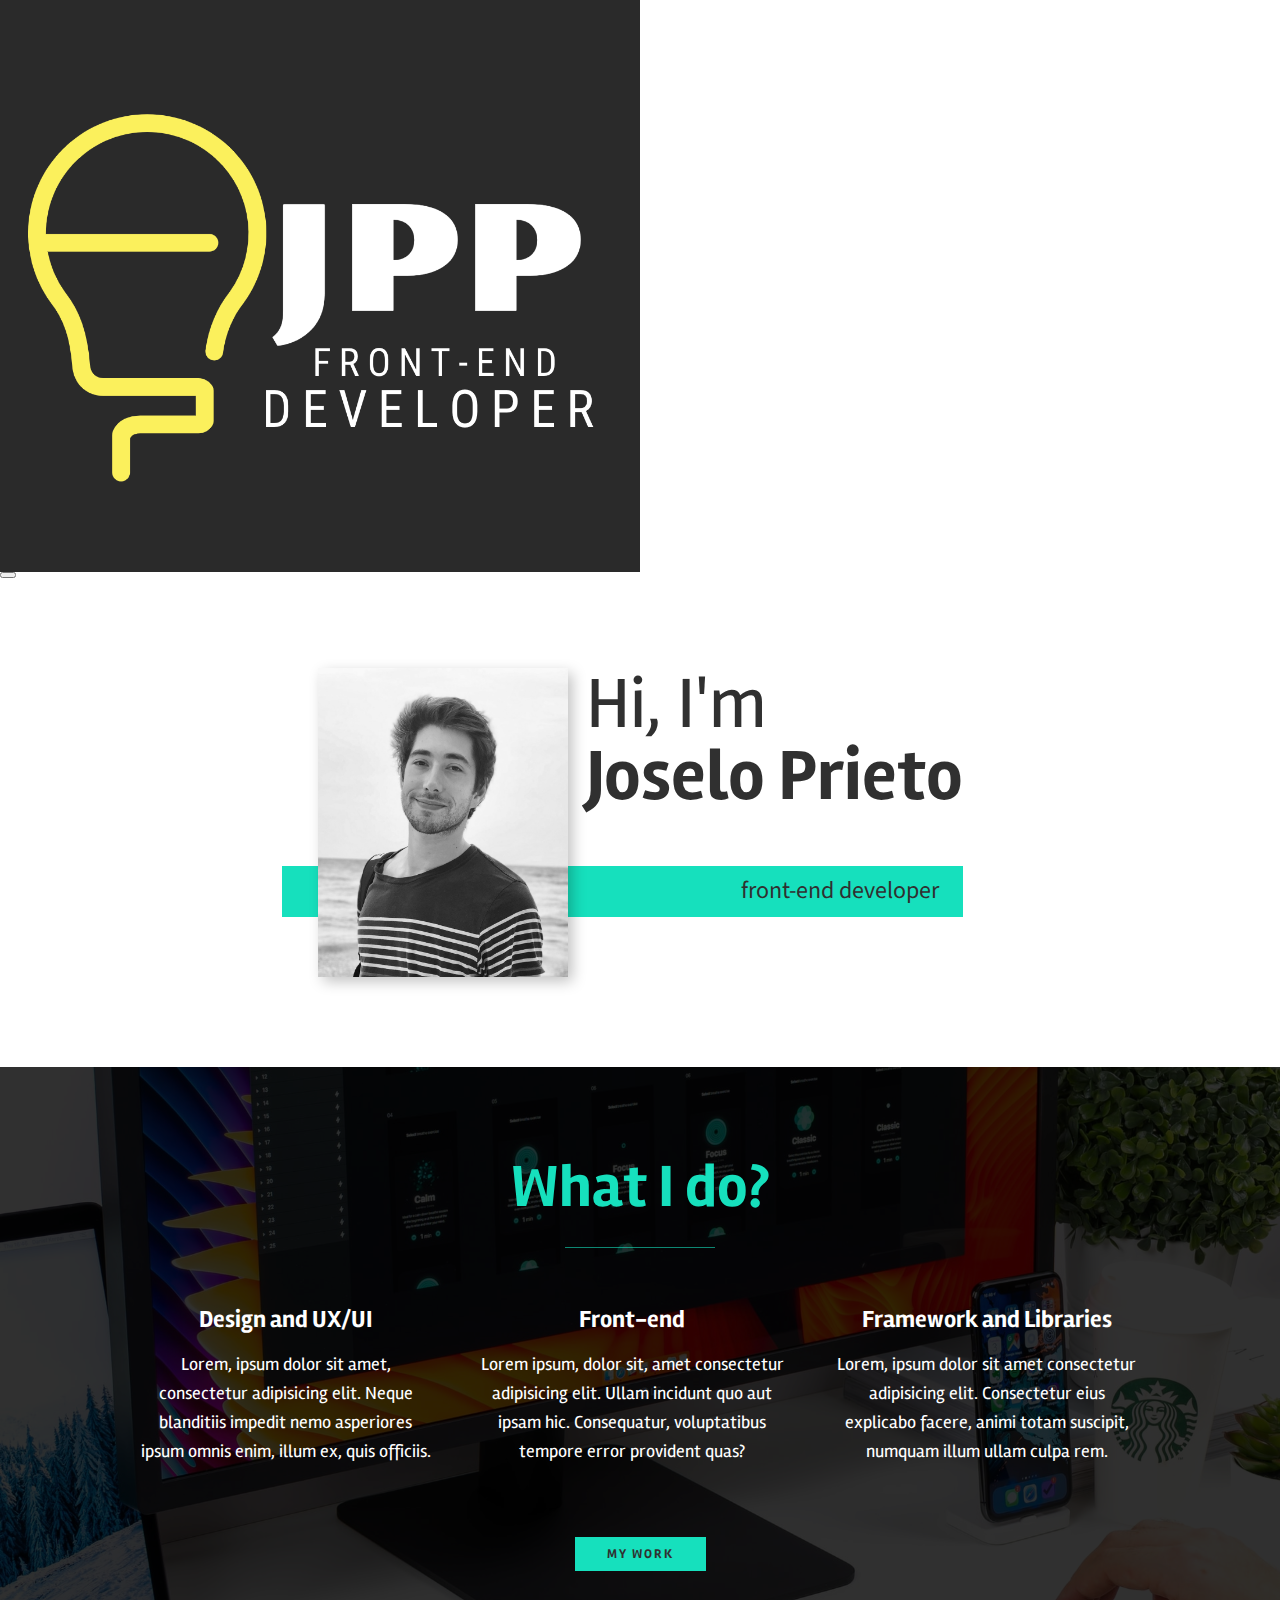
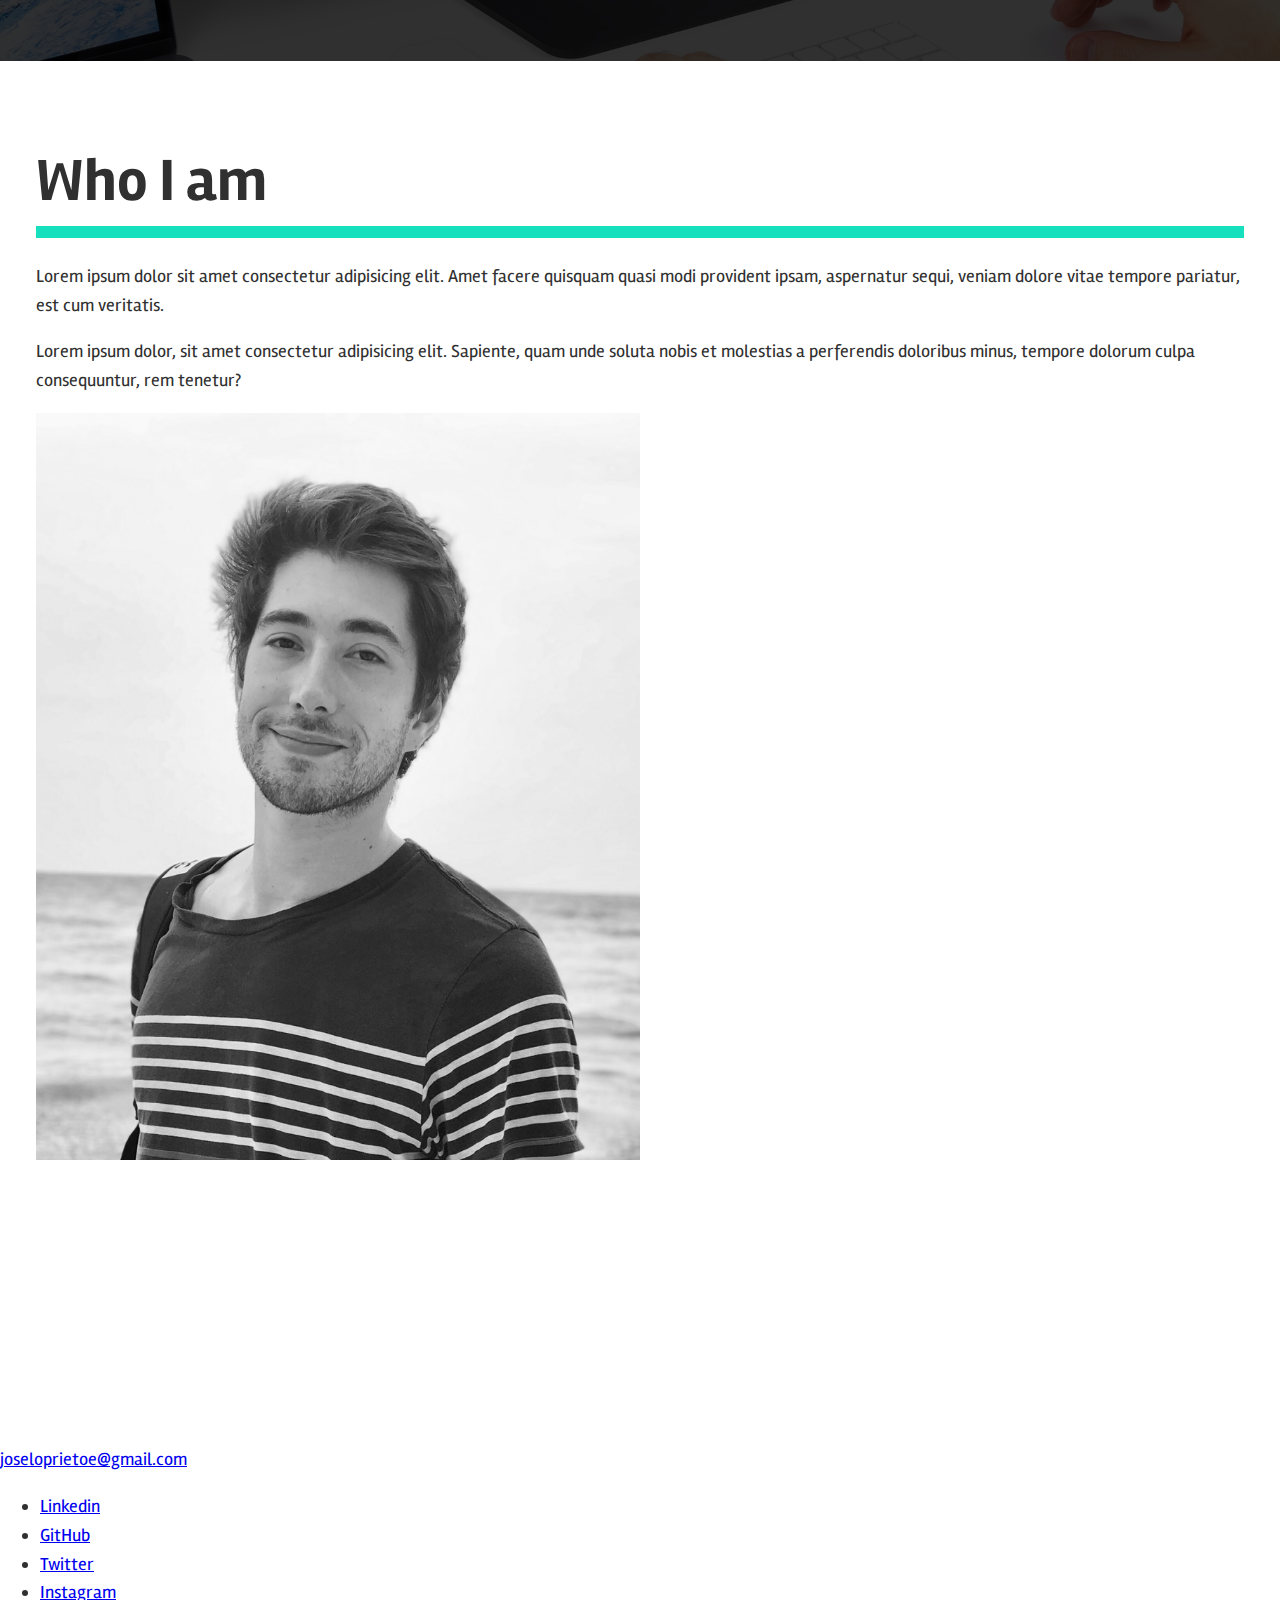
==== index.html @ 7c6464d1 "portfolio" ====
<html lang="en">
<head>
  <meta charset="UTF-8">
  <meta name="viewport" content="width=device-width, initial-scale=1.0">
  <title>Joselo Prieto Portfolio Website</title>
  <link rel="stylesheet" href="https://cdnjs.cloudflare.com/ajax/libs/normalize/8.0.1/normalize.min.css" integrity="sha512-NhSC1YmyruXifcj/KFRWoC561YpHpc5Jtzgvbuzx5VozKpWvQ+4nXhPdFgmx8xqexRcpAglTj9sIBWINXa8x5w==" crossorigin="anonymous" referrerpolicy="no-referrer" />
  <link rel="stylesheet" href="https://cdnjs.cloudflare.com/ajax/libs/font-awesome/5.15.4/css/all.min.css" integrity="sha512-1ycn6IcaQQ40/MKBW2W4Rhis/DbILU74C1vSrLJxCq57o941Ym01SwNsOMqvEBFlcgUa6xLiPY/NS5R+E6ztJQ==" crossorigin="anonymous" referrerpolicy="no-referrer" />
  <link rel="stylesheet" href="css/style.css">

  <!-- FONTS -->


  <link href="https://fonts.googleapis.com/css2?family=Source+Sans+Pro:ital,wght@0,600;1,400&display=swap" rel="stylesheet">
  <link href="https://fonts.googleapis.com/css2?family=Rambla&display=swap" rel="stylesheet">



</head>
<body>
  <header>
    <div class="logo">
      <img src="images/logo.png" alt="">
    </div>
    <button class="nav-toggle" arial-label="toggle navigation">
      <span class=hamburger></span>
    </button>
    <nav class="nav">
      <ul class="nav__list">
        <li class="nav__item"><a href="#home" class="nav__link">Home</a></li>
        <li class="nav__item"><a href="#services" class="nav__link">My Services</a></li>
        <li class="nav__item"><a href="#about" class="nav__link">About Me</a></li>
        <li class="nav__item"><a href="#work" class="nav__link">My Work</a></li>
      </ul>
    </nav>
  </header>

  <!-- INTRODUCTION -->
  <section class="intro" id="home">
    <h1 class="section__title section__title--intro">
      Hi, I'm <strong>Joselo Prieto</strong>
    </h1>
    <p class="section__subtitle section__subtitle--intro">front-end developer</p>
    <img src="images/IMG_JP.jpg" alt="a picture of Joselo" class="intro__img">
  </section>

  <!-- MY SERVICES -->

  <section class="my-services" id="services">
    <h2 class="section__title section__title--services">What I do?</h2>
    <div class="services">
      <div class="service">
        <h3>Design and UX/UI</h3>
        <p>Lorem, ipsum dolor sit amet, consectetur adipisicing elit. Neque blanditiis impedit nemo asperiores ipsum omnis enim, illum ex, quis officiis.</p>
      </div>

      <div class="service">
        <h3>Front-end</h3>
        <p>Lorem ipsum, dolor sit, amet consectetur adipisicing elit. Ullam incidunt quo aut ipsam hic. Consequatur, voluptatibus tempore error provident quas?</p>
      </div>

      <div class="service">
        <h3>Framework and Libraries</h3>
        <p>Lorem, ipsum dolor sit amet consectetur adipisicing elit. Consectetur eius explicabo facere, animi totam suscipit, numquam illum ullam culpa rem.</p>
      </div>
    </div>
    <a href="#work" class="btn">My Work</a>
  </section>

  <!-- ABOUT ME -->

  <section class="about-me" id="about">
    <h2 class="section__title section__title--about">Who I am</h2>
    <p class="section__subtitle section__subtitle--about"></p>
    <div class="about-me__body">
      <p>Lorem ipsum dolor sit amet consectetur adipisicing elit. Amet facere quisquam quasi modi provident ipsam, aspernatur sequi, veniam dolore vitae tempore pariatur, est cum veritatis.</p>
      <p>Lorem ipsum dolor, sit amet consectetur adipisicing elit. Sapiente, quam unde soluta nobis et molestias a perferendis doloribus minus, tempore dolorum culpa consequuntur, rem tenetur?</p>
    </div>
    <img src="images/IMG_JP.jpg" alt="another picture of Joselo">
  </section>

  <!-- MY WORK -->

<section class="my-work" id="work">
  <h2 class="section__title"></h2>
  <p class="section__subtitle"></p>

  <div class="portfolio">
    <!-- PORTFOLIO ITEM -->
    <a href="#" class="portfolio--item">
      <img src="images/portfolio_01.png" alt="" class="portfolio__img">
    </a>

    <!-- PORTFOLIO ITEM -->
    <a href="#" class="portfolio--item">
      <img src="images/portfolio_01.png" alt="" class="portfolio__img">
    </a>

    <!-- PORTFOLIO ITEM -->
    <a href="#" class="portfolio--item">
      <img src="images/portfolio_01.png" alt="" class="portfolio__img">
    </a>

    <!-- PORTFOLIO ITEM -->
    <a href="#" class="portfolio--item">
      <img src="images/portfolio_01.png" alt="" class="portfolio__img">
    </a>

    <!-- PORTFOLIO ITEM -->
    <a href="#" class="portfolio--item">
      <img src="images/portfolio_01.png" alt="" class="portfolio__img">
    </a>
  </div>
</section>

<!-- FOOTER -->

<footer>
  <a href="mailto:joseloprietoe@gmail.com" class="footer-link">joseloprietoe@gmail.com</a>
  <ul class="social-list">
    <li class="social-list__item"><a href="https://www.linkedin.com/in/joseprietoemh/" class="social-list__link">Linkedin</a></li>
    <li class="social-list__item"><a href="https://github.com/joselopr" class="social-list__link">GitHub</a></li>
    <li class="social-list__item"><a href="https://twitter.com/Nevermid0" class="social-list__link">Twitter</a></li>
    <li class="social-list__item"><a href="https://www.instagram.com/joselopr/" class="social-list__link">Instagram</a></li>
  </ul>
</footer>


</body>
</html>
---- css/style.css ----
*,
*::before,
*::after {
  box-sizing: border-box;
}

/* CUSTOM PROPERTIES */

:root {
  --ff-primary:'Source Sans Pro', sans-serif;
  --ff-secundary:'Rambla', sans-serif;

  --fw-reg: 400;
  --fw-bold: 600;

  --clr-light: #fff;
  --clr-dark: #303030;
  --clr-accent: #16e0bd;

  --fs-h1: 3rem;
  --fs-h2: 2.25rem;
  --fs-h3: 1.25rem;
  --fs-body: 1rem;

  --bs: 0.25em 0.25em 0.75em rgba(0,0,0,.25);
}

@media (min-width: 800px) {
  :root {
    --fs-h1: 4.5rem;
    --fs-h2: 3.75rem;
    --fs-h3: 1.5rem;
    --fs-body: 1.125rem;
  }
}

/* GENERAL STYLES */

body {
  background: var(--clr-light);
  color: var(--clr-dark);
  font-size: var(--fs-body);
  font-family: var(--ff-secundary);
  margin: 0;
  line-height: 1.6;
}

img {
  display: block;
  max-width: 50%;
}

section {
  padding: 5em 2em;
}

strong {
  font-weight: var(--fw-bold);
}

:focus {
  outline: 3px solid var(--clr-accent);
  outline-offset: 3px;
}

/* btutons */

.btn {
  display: inline-block;
  padding: .5em 2.5em;
  background: var(--clr-accent);
  color: var(--clr-dark);
  text-decoration: none;
  cursor: pointer;
  font-size: .8rem;
  text-transform: uppercase;
  letter-spacing: 2px;
  font-weight: var(--fw-bold);
  transition: transform 200ms ease-in-out;
}

.btn:hover {
  transform: scale(1.1);
}

/* TYPOGRAPHY */

h1, h2, h3 {
  line-height: 1;
  margin: 0;
}

h1 { font-size: var(--fs-h1);}
h2 { font-size: var(--fs-h2);}
h3 { font-size: var(--fs-h3);}


.section__title {
  margin-bottom: .25em;
}

.section__title--intro {
 font-weight: var(--fw-reg);
}

.section__title--intro strong {
  display: block;
}

.section__subtitle {
  margin: 0;
  font-size: var(--fs-h3);
}

.section__subtitle--intro,
.section__subtitle--about {
  background: var(--clr-accent);
  font-family: var(--ff-primary);
  margin-bottom: 1em;
  padding: .25em 1em;

}

/* INTRO SECTION */

nav {
  display: none;
}

.intro {
  position: relative;
}

.intro__img {
  box-shadow: var(--bs);
}

.section__subtitle--intro {
  display: inline-block;
}

@media (min-width: 600px) {
  .intro {
    display: grid;
    grid-column-gap: 1em;
    width: min-content;
    margin: 0 auto;
    grid-template-areas:
    "img title"
    "img subtitle";
    grid-template-columns: min-content max-content;
  }
  .intro__img {
    grid-area: img;
    min-width: 250px;
    position: relative;
    z-index: 2;

  }
  .section__subtitle--intro {
    align-self: start;
    grid-column: -1 / 1;
    grid-row: 2;
    text-align: right;
    position: relative;
    left: -1.5em;
    width: calc(100% + 1.5em);

  }
}

/* MY SERVICES SECTION */

.my-services {
  background-color: var(--clr-dark);
  background-image: url('../images/korpai-background.jpeg');
  background-size: cover;
  color: var(--clr-light);
  background-position: center;
  background-blend-mode: multiply;
  text-align: center;
}

.section__title--services {
  color: var(--clr-accent);
  position: relative;
}

.section__title--services::after {
  content: "";
  display: block;
  width: 2.5em;
  height: 1px;
  margin: 0.5em auto 1em;
  background: currentcolor;
  opacity: 0.6;
}

.services {
  margin-bottom: 3em;
}

.service {
  max-width: 500px;
  margin: 0 auto;
}

@media (min-width: 800px) {
  .services {
    display: flex;
    max-width: 1000px;
    margin-left: auto;
    margin-right: auto;
  }
  .service + .service {
    margin-left: 2.5em;
  }
}
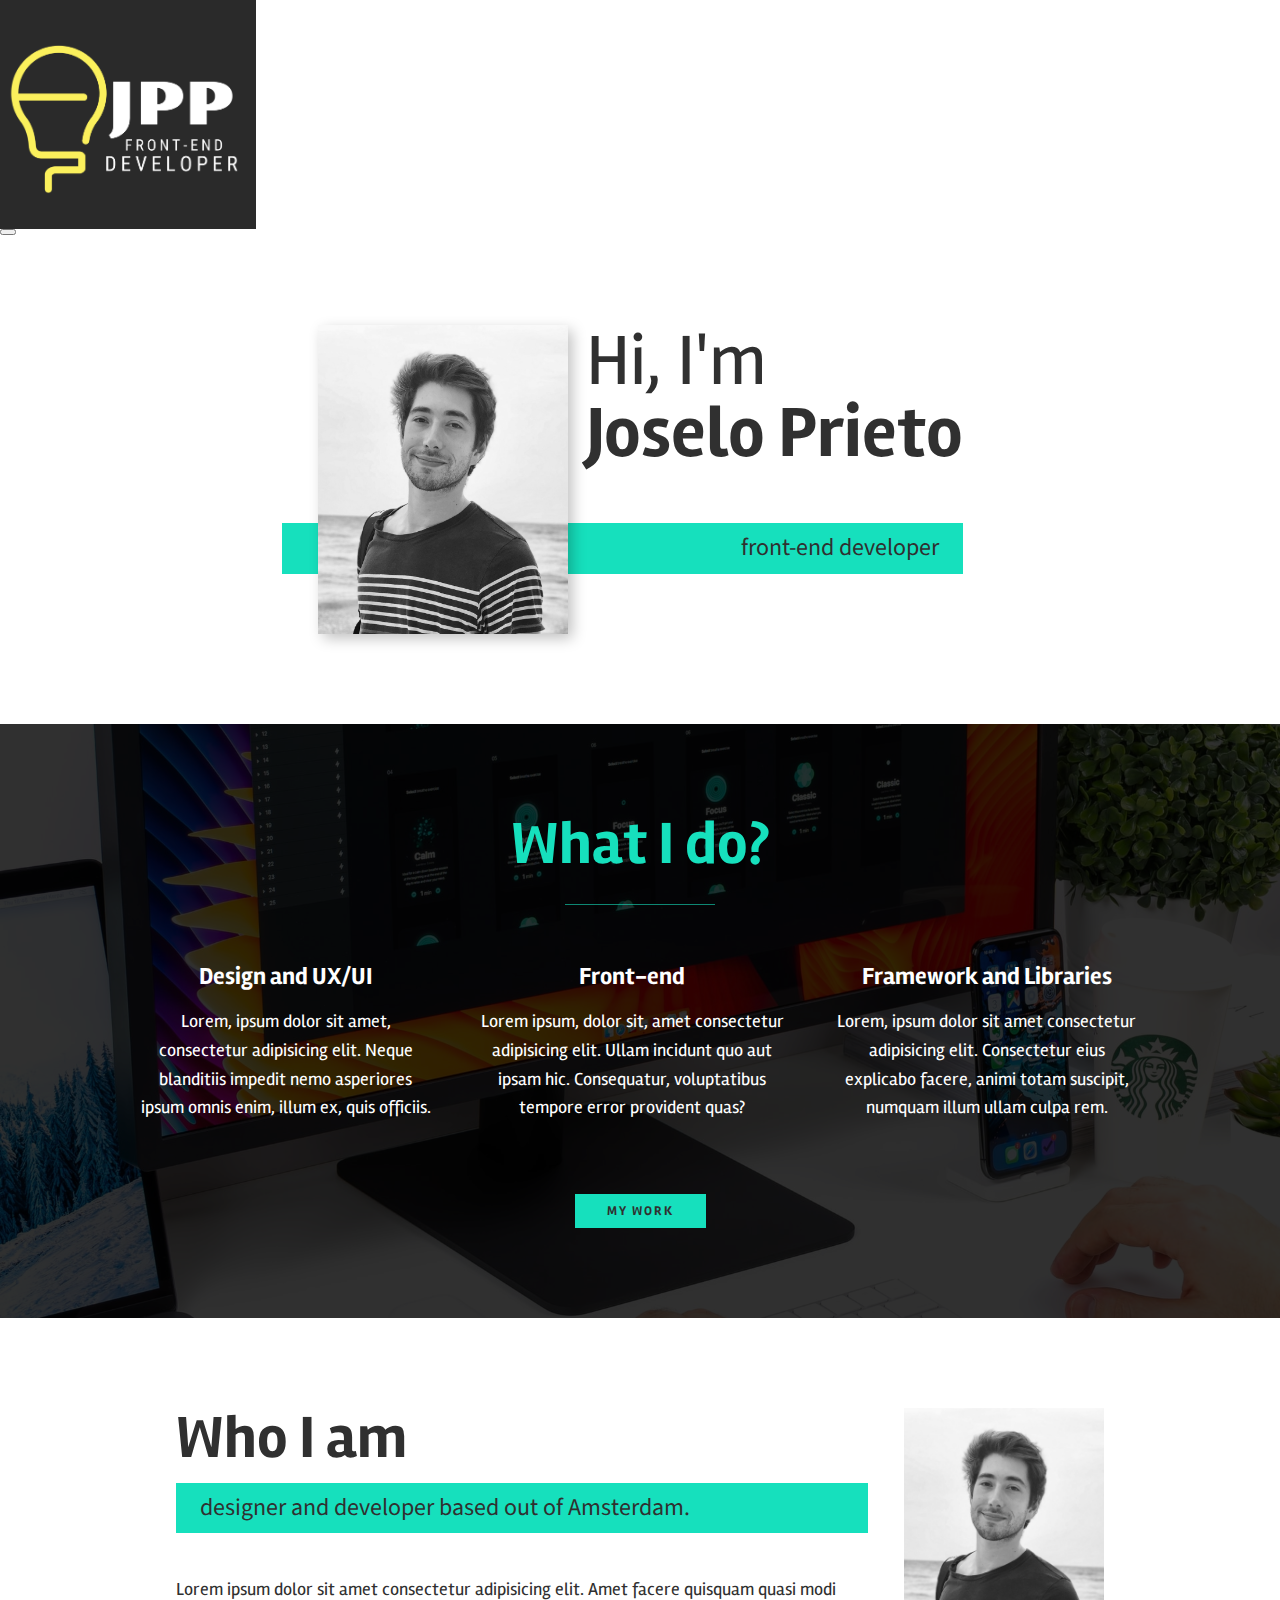
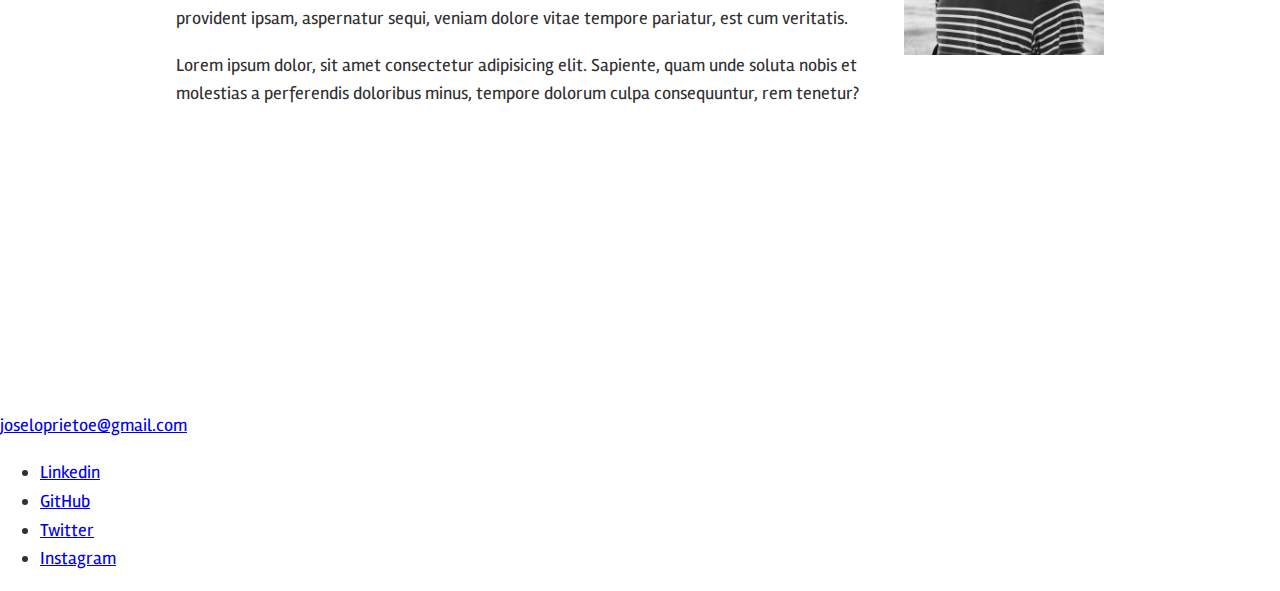
==== commit 31d7efe3: "content centered, grid added to section about me" ====
--- a/index.html
+++ b/index.html
@@ -70,12 +70,12 @@
 
   <section class="about-me" id="about">
     <h2 class="section__title section__title--about">Who I am</h2>
-    <p class="section__subtitle section__subtitle--about"></p>
+    <p class="section__subtitle section__subtitle--about">designer and developer based out of Amsterdam.</p>
     <div class="about-me__body">
       <p>Lorem ipsum dolor sit amet consectetur adipisicing elit. Amet facere quisquam quasi modi provident ipsam, aspernatur sequi, veniam dolore vitae tempore pariatur, est cum veritatis.</p>
       <p>Lorem ipsum dolor, sit amet consectetur adipisicing elit. Sapiente, quam unde soluta nobis et molestias a perferendis doloribus minus, tempore dolorum culpa consequuntur, rem tenetur?</p>
     </div>
-    <img src="images/IMG_JP.jpg" alt="another picture of Joselo">
+    <img src="images/IMG_JP.jpg" alt="another picture of Joselo" class="about-me__img">
   </section>
 
   <!-- MY WORK -->
--- a/css/style.css
+++ b/css/style.css
@@ -47,7 +47,7 @@
 
 img {
   display: block;
-  max-width: 50%;
+  max-width: 100%;
 }
 
 section {
@@ -94,6 +94,9 @@
 h2 { font-size: var(--fs-h2);}
 h3 { font-size: var(--fs-h3);}
 
+.logo {
+  max-width: 20%;
+}
 
 .section__title {
   margin-bottom: .25em;
@@ -217,9 +220,59 @@
   }
 }
 
-
-
-
-
-
-
+/* ABOUT ME */
+
+.about-me {
+  max-width: 1000px;
+  margin: 0 auto;
+}
+
+.about-me__img {
+
+}
+
+@media (min-width: 600px) {
+  .about-me {
+    display: grid;
+    grid-template-columns: 1fr 200px;
+    grid-template-areas:
+    "title img"
+    "subtitle img"
+    "text img";
+    grid-column-gap: 2em;
+  }
+
+  .section__title--about {
+    grid-area: title;
+  }
+
+  .about-me__img {
+    grid-area:  img;
+  }
+
+}
+
+
+
+
+
+
+
+
+
+
+
+
+
+
+
+
+
+
+
+
+
+
+
+
+
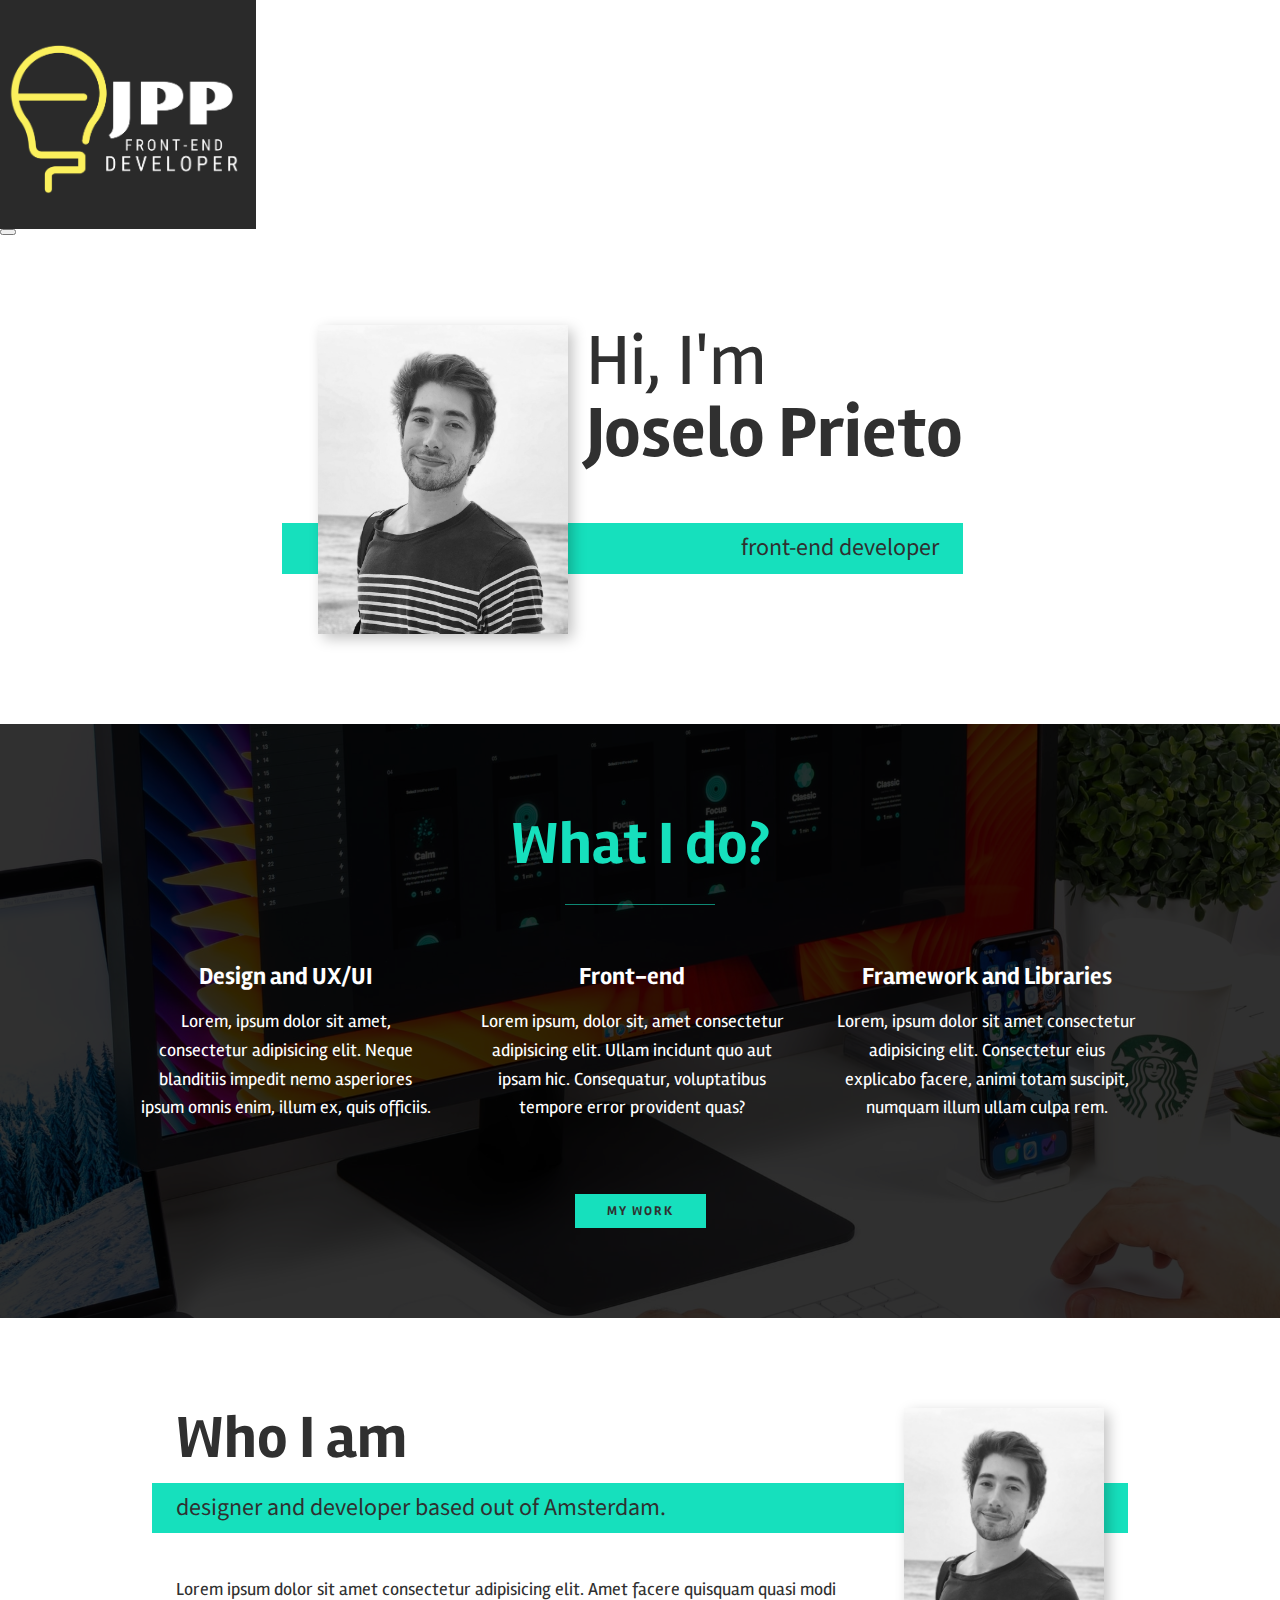
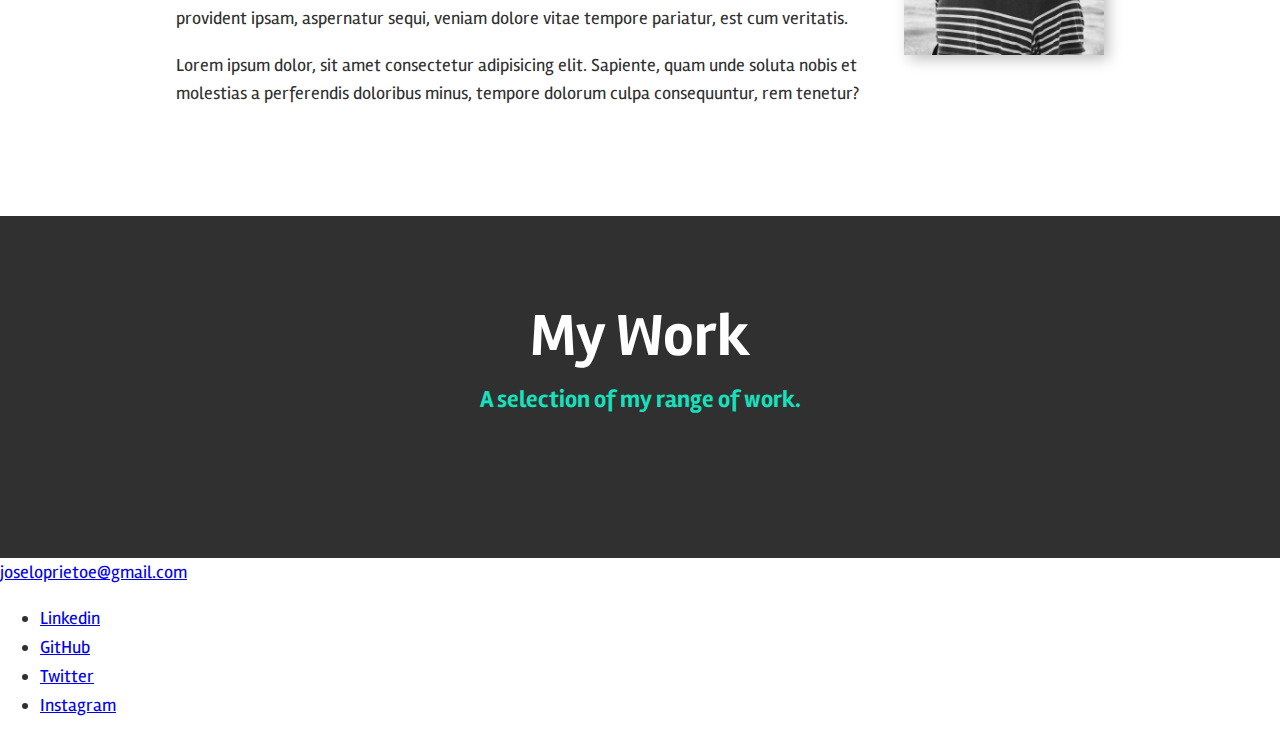
==== commit 8da065c7: "grid added to portfolio work" ====
--- a/index.html
+++ b/index.html
@@ -81,8 +81,8 @@
   <!-- MY WORK -->
 
 <section class="my-work" id="work">
-  <h2 class="section__title"></h2>
-  <p class="section__subtitle"></p>
+  <h2 class="section__title section__title--work">My Work</h2>
+  <p class="section__subtitle section__subtitle--work">A selection of my range of work.</p>
 
   <div class="portfolio">
     <!-- PORTFOLIO ITEM -->
@@ -106,6 +106,11 @@
     </a>
 
     <!-- PORTFOLIO ITEM -->
+    <a href="#" class="portfolio--item">
+      <img src="images/portfolio_01.png" alt="" class="portfolio__img">
+    </a>
+
+     <!-- PORTFOLIO ITEM -->
     <a href="#" class="portfolio--item">
       <img src="images/portfolio_01.png" alt="" class="portfolio__img">
     </a>
--- a/css/style.css
+++ b/css/style.css
@@ -124,6 +124,13 @@
 
 }
 
+.section__subtitle--work {
+  color: var(--clr-accent);
+  font-weight: var(--fw-bold);
+  margin-bottom: 2em;
+}
+
+
 /* INTRO SECTION */
 
 nav {
@@ -228,7 +235,7 @@
 }
 
 .about-me__img {
-
+  box-shadow: var(--bs);
 }
 
 @media (min-width: 600px) {
@@ -241,38 +248,57 @@
     "text img";
     grid-column-gap: 2em;
   }
-
-  .section__title--about {
-    grid-area: title;
-  }
-
-  .about-me__img {
-    grid-area:  img;
-  }
-
-}
-
-
-
-
-
-
-
-
-
-
-
-
-
-
-
-
-
-
-
-
-
-
-
-
-
+}
+
+.section__title--about {
+  grid-area: title;
+}
+
+.about-me__img {
+  grid-area:  img;
+  position: relative;
+  z-index: 2;
+}
+
+.section__subtitle--about {
+  grid-column: 1 / -1;
+  grid-row: 2;
+  position: relative;
+  left: -1em;
+  width: calc(100% + 2em);
+  padding-left: 1em;
+  padding-right: calc(200px + 4em);
+}
+
+/* MY WORK */
+
+
+.my-work {
+  background-color: var(--clr-dark);
+  color: var(--clr-light);
+  text-align: center;
+}
+
+
+.portfolio {
+  display: grid;
+  grid-template-columns: repeat(auto-fill, minmax(400px, 1fr));
+}
+
+
+
+
+
+
+
+
+
+
+
+
+
+
+
+
+
+
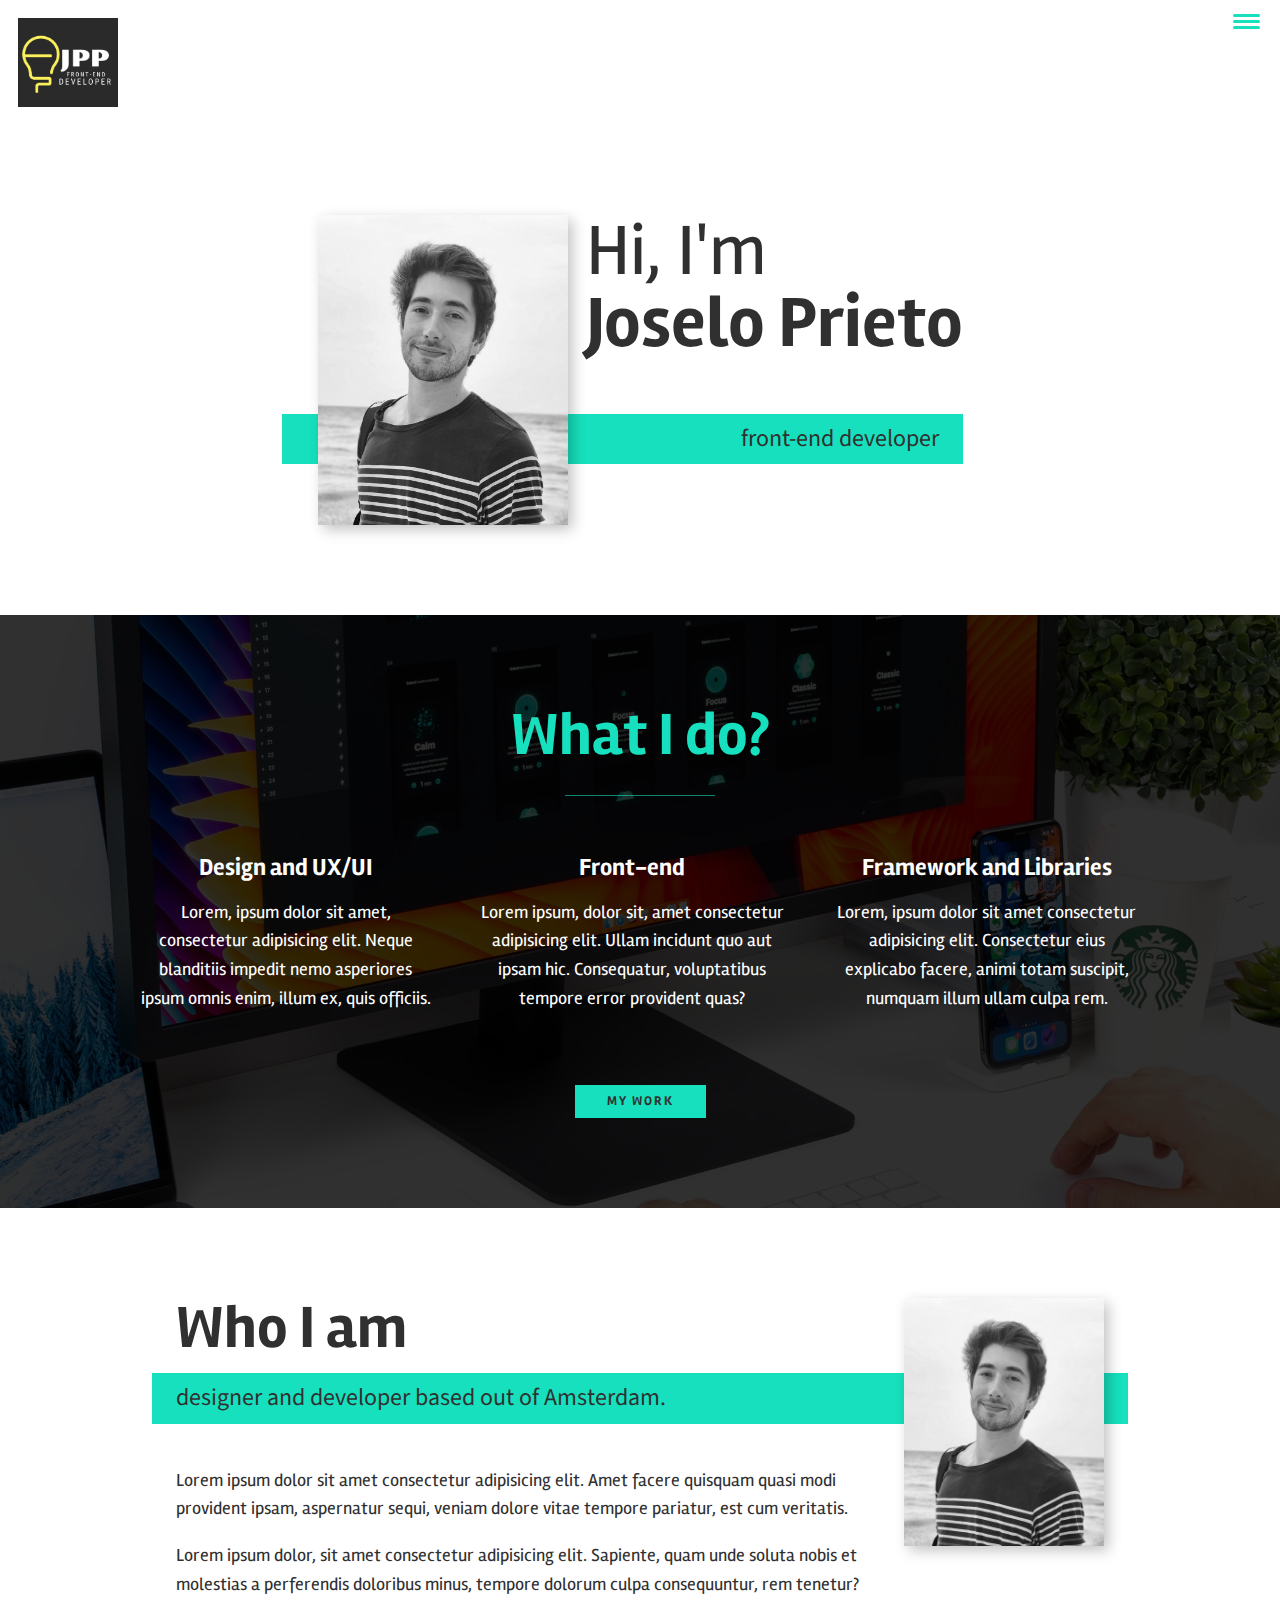
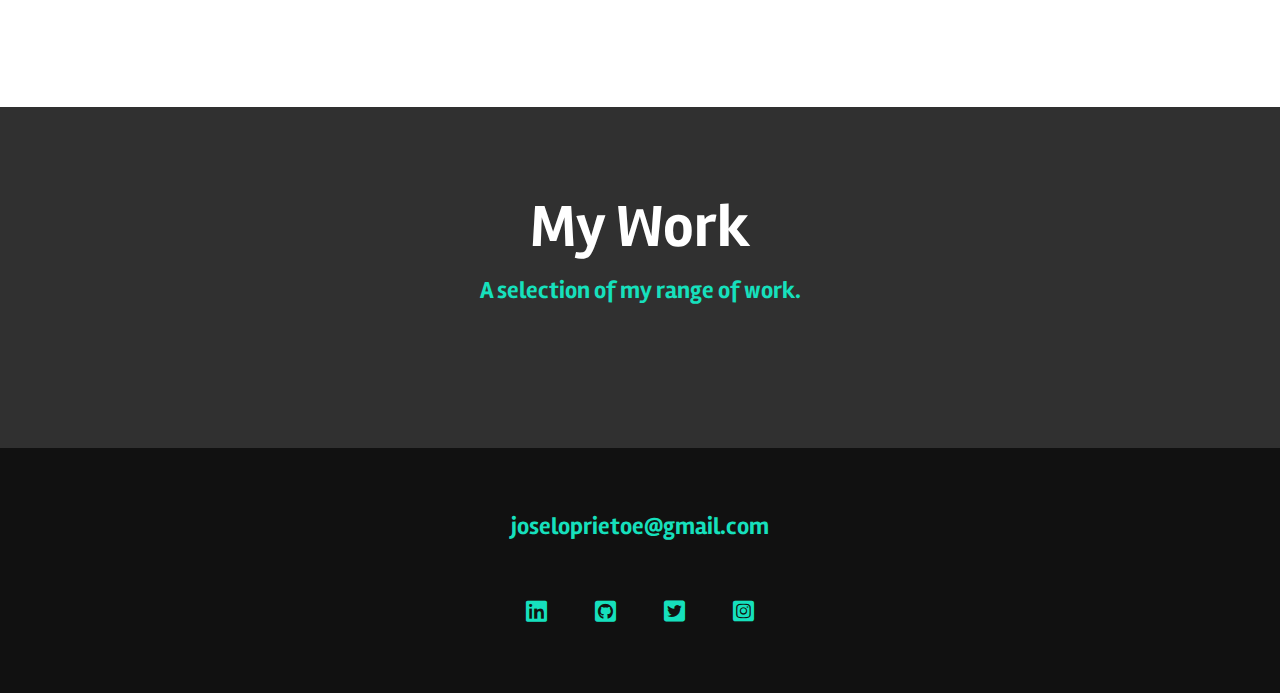
==== commit b9f689de: "js functions added to the page" ====
--- a/index.html
+++ b/index.html
@@ -1,136 +1,151 @@
 <html lang="en">
-<head>
-  <meta charset="UTF-8">
-  <meta name="viewport" content="width=device-width, initial-scale=1.0">
-  <title>Joselo Prieto Portfolio Website</title>
-  <link rel="stylesheet" href="https://cdnjs.cloudflare.com/ajax/libs/normalize/8.0.1/normalize.min.css" integrity="sha512-NhSC1YmyruXifcj/KFRWoC561YpHpc5Jtzgvbuzx5VozKpWvQ+4nXhPdFgmx8xqexRcpAglTj9sIBWINXa8x5w==" crossorigin="anonymous" referrerpolicy="no-referrer" />
-  <link rel="stylesheet" href="https://cdnjs.cloudflare.com/ajax/libs/font-awesome/5.15.4/css/all.min.css" integrity="sha512-1ycn6IcaQQ40/MKBW2W4Rhis/DbILU74C1vSrLJxCq57o941Ym01SwNsOMqvEBFlcgUa6xLiPY/NS5R+E6ztJQ==" crossorigin="anonymous" referrerpolicy="no-referrer" />
-  <link rel="stylesheet" href="css/style.css">
+  <head>
+    <meta charset="UTF-8">
+    <meta name="viewport" content="width=device-width, initial-scale=1.0">
+    <title>Joselo Prieto Portfolio Website</title>
+    <link rel="stylesheet" href="https://cdnjs.cloudflare.com/ajax/libs/normalize/8.0.1/normalize.min.css" integrity="sha512-NhSC1YmyruXifcj/KFRWoC561YpHpc5Jtzgvbuzx5VozKpWvQ+4nXhPdFgmx8xqexRcpAglTj9sIBWINXa8x5w==" crossorigin="anonymous" referrerpolicy="no-referrer" />
+    <link rel="stylesheet" href="https://cdnjs.cloudflare.com/ajax/libs/font-awesome/5.15.4/css/all.min.css" integrity="sha512-1ycn6IcaQQ40/MKBW2W4Rhis/DbILU74C1vSrLJxCq57o941Ym01SwNsOMqvEBFlcgUa6xLiPY/NS5R+E6ztJQ==" crossorigin="anonymous" referrerpolicy="no-referrer" />
+    <link rel="stylesheet" href="css/style.css">
 
-  <!-- FONTS -->
+    <!-- FONTS -->
 
 
-  <link href="https://fonts.googleapis.com/css2?family=Source+Sans+Pro:ital,wght@0,600;1,400&display=swap" rel="stylesheet">
-  <link href="https://fonts.googleapis.com/css2?family=Rambla&display=swap" rel="stylesheet">
+    <link href="https://fonts.googleapis.com/css2?family=Source+Sans+Pro:ital,wght@0,600;1,400&display=swap" rel="stylesheet">
+    <link href="https://fonts.googleapis.com/css2?family=Rambla&display=swap" rel="stylesheet">
 
 
 
-</head>
-<body>
-  <header>
-    <div class="logo">
-      <img src="images/logo.png" alt="">
-    </div>
-    <button class="nav-toggle" arial-label="toggle navigation">
-      <span class=hamburger></span>
-    </button>
-    <nav class="nav">
-      <ul class="nav__list">
-        <li class="nav__item"><a href="#home" class="nav__link">Home</a></li>
-        <li class="nav__item"><a href="#services" class="nav__link">My Services</a></li>
-        <li class="nav__item"><a href="#about" class="nav__link">About Me</a></li>
-        <li class="nav__item"><a href="#work" class="nav__link">My Work</a></li>
+  </head>
+  <body>
+    <header>
+      <div class="logo">
+        <img src="images/logo.png" alt="">
+      </div>
+      <button class="nav-toggle" arial-label="toggle navigation">
+        <span class=hamburger></span>
+      </button>
+      <nav class="nav">
+        <ul class="nav__list">
+          <li class="nav__item"><a href="#home" class="nav__link">Home</a></li>
+          <li class="nav__item"><a href="#services" class="nav__link">My Services</a></li>
+          <li class="nav__item"><a href="#about" class="nav__link">About Me</a></li>
+          <li class="nav__item"><a href="#work" class="nav__link">My Work</a></li>
+        </ul>
+      </nav>
+    </header>
+
+    <!-- INTRODUCTION -->
+    <section class="intro" id="home">
+      <h1 class="section__title section__title--intro">
+        Hi, I'm <strong>Joselo Prieto</strong>
+      </h1>
+      <p class="section__subtitle section__subtitle--intro">front-end developer</p>
+      <img src="images/IMG_JP.jpg" alt="a picture of Joselo" class="intro__img">
+    </section>
+
+    <!-- MY SERVICES -->
+
+    <section class="my-services" id="services">
+      <h2 class="section__title section__title--services">What I do?</h2>
+      <div class="services">
+        <div class="service">
+          <h3>Design and UX/UI</h3>
+          <p>Lorem, ipsum dolor sit amet, consectetur adipisicing elit. Neque blanditiis impedit nemo asperiores ipsum omnis enim, illum ex, quis officiis.</p>
+        </div>
+
+        <div class="service">
+          <h3>Front-end</h3>
+          <p>Lorem ipsum, dolor sit, amet consectetur adipisicing elit. Ullam incidunt quo aut ipsam hic. Consequatur, voluptatibus tempore error provident quas?</p>
+        </div>
+
+        <div class="service">
+          <h3>Framework and Libraries</h3>
+          <p>Lorem, ipsum dolor sit amet consectetur adipisicing elit. Consectetur eius explicabo facere, animi totam suscipit, numquam illum ullam culpa rem.</p>
+        </div>
+      </div>
+      <a href="#work" class="btn">My Work</a>
+    </section>
+
+    <!-- ABOUT ME -->
+
+    <section class="about-me" id="about">
+      <h2 class="section__title section__title--about">Who I am</h2>
+      <p class="section__subtitle section__subtitle--about">designer and developer based out of Amsterdam.</p>
+      <div class="about-me__body">
+        <p>Lorem ipsum dolor sit amet consectetur adipisicing elit. Amet facere quisquam quasi modi provident ipsam, aspernatur sequi, veniam dolore vitae tempore pariatur, est cum veritatis.</p>
+        <p>Lorem ipsum dolor, sit amet consectetur adipisicing elit. Sapiente, quam unde soluta nobis et molestias a perferendis doloribus minus, tempore dolorum culpa consequuntur, rem tenetur?</p>
+      </div>
+      <img src="images/IMG_JP.jpg" alt="another picture of Joselo" class="about-me__img">
+    </section>
+
+    <!-- MY WORK -->
+
+    <section class="my-work" id="work">
+      <h2 class="section__title section__title--work">My Work</h2>
+      <p class="section__subtitle section__subtitle--work">A selection of my range of work.</p>
+
+      <div class="portfolio">
+        <!-- PORTFOLIO ITEM -->
+        <a href="#" class="portfolio--item">
+          <img src="images/portfolio_01.png" alt="" class="portfolio__img">
+        </a>
+
+        <!-- PORTFOLIO ITEM -->
+        <a href="#" class="portfolio--item">
+          <img src="images/portfolio_01.png" alt="" class="portfolio__img">
+        </a>
+
+        <!-- PORTFOLIO ITEM -->
+        <a href="#" class="portfolio--item">
+          <img src="images/portfolio_01.png" alt="" class="portfolio__img">
+        </a>
+
+        <!-- PORTFOLIO ITEM -->
+        <a href="#" class="portfolio--item">
+          <img src="images/portfolio_01.png" alt="" class="portfolio__img">
+        </a>
+
+        <!-- PORTFOLIO ITEM -->
+        <a href="#" class="portfolio--item">
+          <img src="images/portfolio_01.png" alt="" class="portfolio__img">
+        </a>
+
+         <!-- PORTFOLIO ITEM -->
+        <a href="#" class="portfolio--item">
+          <img src="images/portfolio_01.png" alt="" class="portfolio__img">
+        </a>
+      </div>
+    </section>
+
+  <!-- FOOTER -->
+
+    <footer class="footer">
+      <a href="mailto:joseloprietoe@gmail.com" class="footer-link">joseloprietoe@gmail.com</a>
+      <ul class="social-list">
+        <li class="social-list__item">
+          <a href="https://www.linkedin.com/in/joseprietoemh/" class="social-list__link">
+            <i class="fab fa-linkedin"></i>
+          </a>
+        </li>
+        <li class="social-list__item">
+          <a href="https://github.com/joselopr" class="social-list__link">
+            <i class="fab fa-github-square"></i>
+          </a>
+        </li>
+        <li class="social-list__item">
+          <a href="https://twitter.com/Nevermid0" class="social-list__link">
+            <i class="fab fa-twitter-square"></i>
+          </a>
+        </li>
+        <li class="social-list__item">
+          <a href="https://www.instagram.com/joselopr/" class="social-list__link">
+            <i class="fab fa-instagram-square"></i>
+          </a>
+        </li>
       </ul>
-    </nav>
-  </header>
-
-  <!-- INTRODUCTION -->
-  <section class="intro" id="home">
-    <h1 class="section__title section__title--intro">
-      Hi, I'm <strong>Joselo Prieto</strong>
-    </h1>
-    <p class="section__subtitle section__subtitle--intro">front-end developer</p>
-    <img src="images/IMG_JP.jpg" alt="a picture of Joselo" class="intro__img">
-  </section>
-
-  <!-- MY SERVICES -->
-
-  <section class="my-services" id="services">
-    <h2 class="section__title section__title--services">What I do?</h2>
-    <div class="services">
-      <div class="service">
-        <h3>Design and UX/UI</h3>
-        <p>Lorem, ipsum dolor sit amet, consectetur adipisicing elit. Neque blanditiis impedit nemo asperiores ipsum omnis enim, illum ex, quis officiis.</p>
-      </div>
-
-      <div class="service">
-        <h3>Front-end</h3>
-        <p>Lorem ipsum, dolor sit, amet consectetur adipisicing elit. Ullam incidunt quo aut ipsam hic. Consequatur, voluptatibus tempore error provident quas?</p>
-      </div>
-
-      <div class="service">
-        <h3>Framework and Libraries</h3>
-        <p>Lorem, ipsum dolor sit amet consectetur adipisicing elit. Consectetur eius explicabo facere, animi totam suscipit, numquam illum ullam culpa rem.</p>
-      </div>
-    </div>
-    <a href="#work" class="btn">My Work</a>
-  </section>
-
-  <!-- ABOUT ME -->
-
-  <section class="about-me" id="about">
-    <h2 class="section__title section__title--about">Who I am</h2>
-    <p class="section__subtitle section__subtitle--about">designer and developer based out of Amsterdam.</p>
-    <div class="about-me__body">
-      <p>Lorem ipsum dolor sit amet consectetur adipisicing elit. Amet facere quisquam quasi modi provident ipsam, aspernatur sequi, veniam dolore vitae tempore pariatur, est cum veritatis.</p>
-      <p>Lorem ipsum dolor, sit amet consectetur adipisicing elit. Sapiente, quam unde soluta nobis et molestias a perferendis doloribus minus, tempore dolorum culpa consequuntur, rem tenetur?</p>
-    </div>
-    <img src="images/IMG_JP.jpg" alt="another picture of Joselo" class="about-me__img">
-  </section>
-
-  <!-- MY WORK -->
-
-<section class="my-work" id="work">
-  <h2 class="section__title section__title--work">My Work</h2>
-  <p class="section__subtitle section__subtitle--work">A selection of my range of work.</p>
-
-  <div class="portfolio">
-    <!-- PORTFOLIO ITEM -->
-    <a href="#" class="portfolio--item">
-      <img src="images/portfolio_01.png" alt="" class="portfolio__img">
-    </a>
-
-    <!-- PORTFOLIO ITEM -->
-    <a href="#" class="portfolio--item">
-      <img src="images/portfolio_01.png" alt="" class="portfolio__img">
-    </a>
-
-    <!-- PORTFOLIO ITEM -->
-    <a href="#" class="portfolio--item">
-      <img src="images/portfolio_01.png" alt="" class="portfolio__img">
-    </a>
-
-    <!-- PORTFOLIO ITEM -->
-    <a href="#" class="portfolio--item">
-      <img src="images/portfolio_01.png" alt="" class="portfolio__img">
-    </a>
-
-    <!-- PORTFOLIO ITEM -->
-    <a href="#" class="portfolio--item">
-      <img src="images/portfolio_01.png" alt="" class="portfolio__img">
-    </a>
-
-     <!-- PORTFOLIO ITEM -->
-    <a href="#" class="portfolio--item">
-      <img src="images/portfolio_01.png" alt="" class="portfolio__img">
-    </a>
-  </div>
-</section>
-
-<!-- FOOTER -->
-
-<footer>
-  <a href="mailto:joseloprietoe@gmail.com" class="footer-link">joseloprietoe@gmail.com</a>
-  <ul class="social-list">
-    <li class="social-list__item"><a href="https://www.linkedin.com/in/joseprietoemh/" class="social-list__link">Linkedin</a></li>
-    <li class="social-list__item"><a href="https://github.com/joselopr" class="social-list__link">GitHub</a></li>
-    <li class="social-list__item"><a href="https://twitter.com/Nevermid0" class="social-list__link">Twitter</a></li>
-    <li class="social-list__item"><a href="https://www.instagram.com/joselopr/" class="social-list__link">Instagram</a></li>
-  </ul>
-</footer>
-
-
-</body>
+    </footer>
+    <script src="js/index.js"></script>
+  </body>
 </html>
 
 
--- a/css/style.css
+++ b/css/style.css
@@ -35,6 +35,10 @@
 }
 
 /* GENERAL STYLES */
+
+html {
+  scroll-behavior: smooth;
+}
 
 body {
   background: var(--clr-light);
@@ -94,9 +98,6 @@
 h2 { font-size: var(--fs-h2);}
 h3 { font-size: var(--fs-h3);}
 
-.logo {
-  max-width: 20%;
-}
 
 .section__title {
   margin-bottom: .25em;
@@ -130,12 +131,123 @@
   margin-bottom: 2em;
 }
 
+/* HEADER */
+
+header {
+  display: flex;
+  justify-content: space-between;
+  padding: 1em;
+}
+
+.logo {
+  max-width: 100px;
+}
+
+.nav {
+  position: fixed;
+  background: var(--clr-dark);
+  color: var(--clr-light);
+  top: 0;
+  bottom: 0;
+  left: 0;
+  right: 0;
+  z-index: 100;
+
+  transform: translateX(100%);
+  transition: transform 250ms cubic-bezier(.5, 0, .5, 1);
+}
+
+.nav__list {
+  list-style: none;
+  display: flex;
+  height: 100%;
+  flex-direction: column;
+  justify-content: space-evenly;
+  align-items: center;
+  margin: 0;
+  padding: 0;
+
+}
+
+.nav__link {
+  color: inherit;
+  font-weight: var(--fw-bold);
+  font-size: var(--fs-h3);
+  text-decoration: none;
+}
+
+
+.nav__link:hover {
+  color: var(--clr-accent);
+}
+
+.nav-toggle {
+  padding: .5em;
+  background: transparent;
+  border: 0;
+  cursor: pointer;
+  position: absolute;
+  right: 1em;
+  top: 1em;
+  z-index: 1000;
+}
+
+.nav-open .nav {
+  transform: translateX(0);
+}
+
+.nav-open .nav-toggle {
+  position: fixed;
+}
+
+.nav-open .hamburger {
+  transform: rotate(.625turn);
+}
+
+.nav-open .hamburger::before {
+  transform: rotate(90deg) translateX(-6px);
+}
+
+.nav-open .hamburger::after {
+  opacity: 0;
+}
+
+.hamburger {
+  display: block;
+  position: relative;
+}
+
+
+.hamburger,
+.hamburger::before,
+.hamburger::after {
+  background: var(--clr-accent);
+  width: 2em;
+  height: 3px;
+  border-radius: 1em;
+  transition: transform 250ms ease-in-out;
+}
+
+.hamburger::before,
+.hamburger::after {
+  content: '';
+  position: absolute;
+  left: 0;
+  right: 0;
+}
+
+
+.hamburger::before {
+  top: 6px;
+}
+
+.hamburger::after {
+  bottom: 6px;
+}
+
 
 /* INTRO SECTION */
 
-nav {
-  display: none;
-}
 
 .intro {
   position: relative;
@@ -285,20 +397,82 @@
   grid-template-columns: repeat(auto-fill, minmax(400px, 1fr));
 }
 
-
-
-
-
-
-
-
-
-
-
-
-
-
-
-
-
-
+.portfolio--item {
+  background-color: var(--clr-accent);
+  overflow: hidden;
+}
+
+
+.portfolio__img {
+  transition: transform 750ms cubic-bezier(.5, 0, .5, 1), opacity 250ms linear;
+}
+
+.portfolio--item:focus {
+  position: relative;
+  z-index: 2;
+}
+
+.portfolio__img:hover,
+.portfolio--item:focus .portfolio__img {
+  transform: scale(1.4);
+  opacity: .5;
+}
+
+
+/* FOOTER */
+
+
+.footer {
+  background: #111;
+  color: var(--clr-accent);
+  text-align: center;
+  padding: 2.5em 0;
+  font-size: var(--fs-h3);
+}
+
+.footer a {
+  color: inherit;
+  text-decoration: none;
+}
+
+.footer-link {
+
+  font-weight: var(--fw-bold);
+}
+
+.footer-link:hover,
+.social-list__link:hover {
+  opacity: .7;
+}
+
+.footer-link:hover {
+  text-decoration: underline;
+}
+
+
+.social-list {
+  list-style: none;
+  display: flex;
+  justify-content: center;
+  margin: 2em 0 0;
+  padding: 0;
+}
+
+.social-list__item {
+  margin: 0 .5em;
+}
+
+.social-list__link {
+  padding:  .5em;
+}
+
+
+
+
+
+
+
+
+
+
+
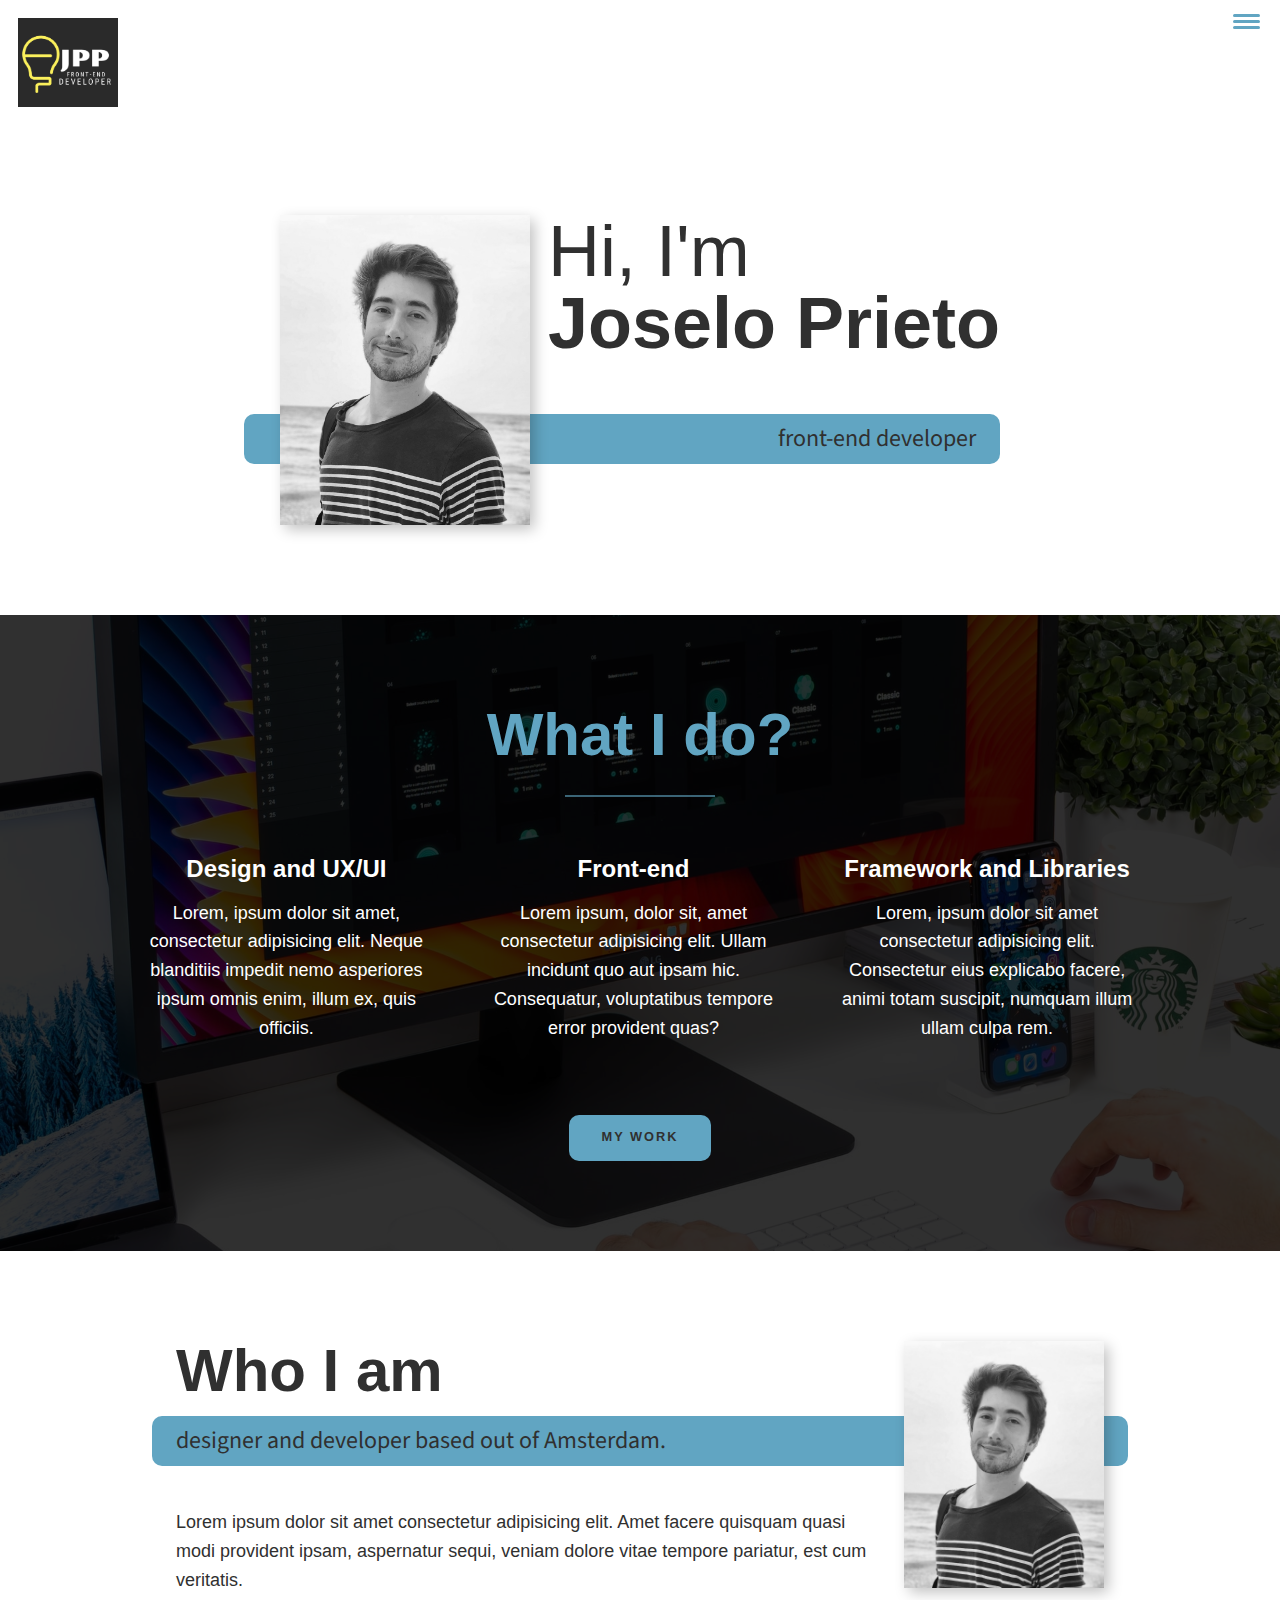
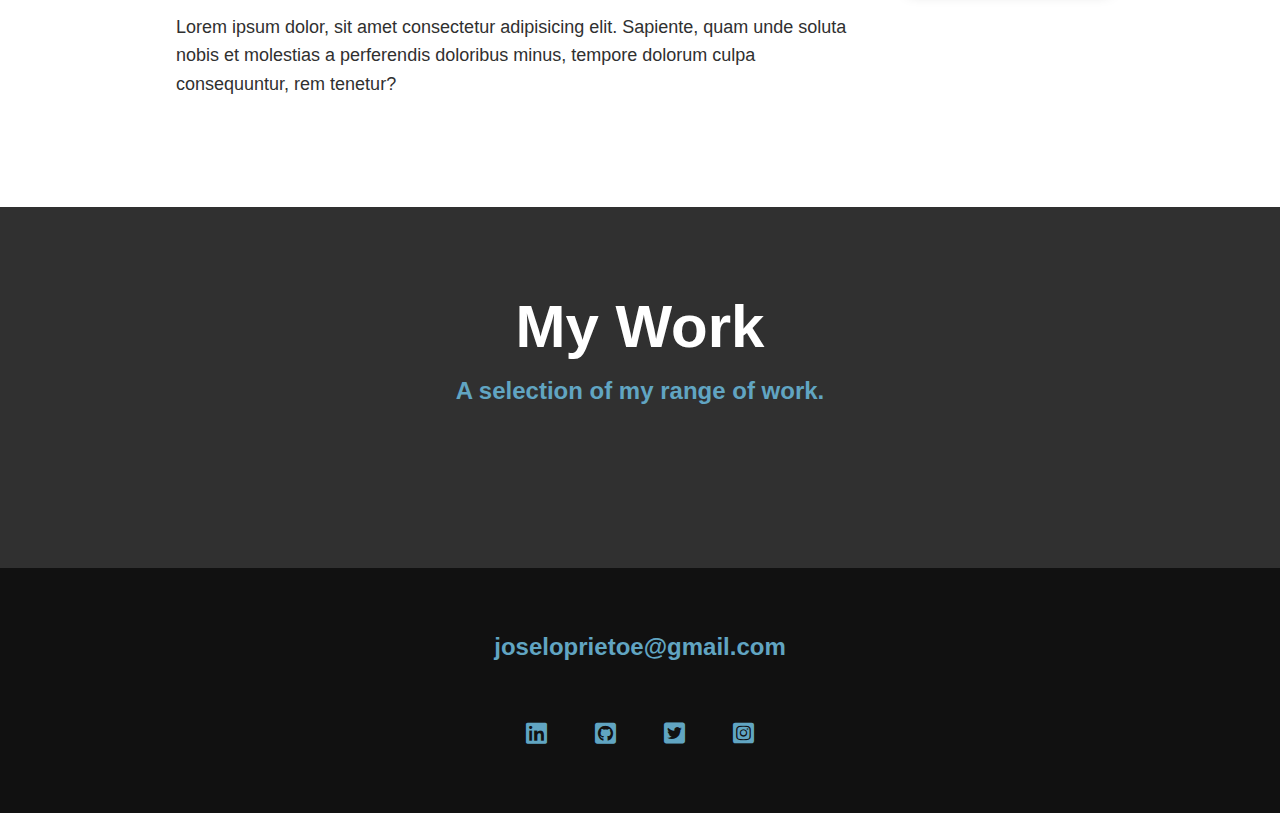
==== commit 66bea383: "page almost finished" ====
--- a/index.html
+++ b/index.html
@@ -10,8 +10,7 @@
     <!-- FONTS -->
 
 
-    <link href="https://fonts.googleapis.com/css2?family=Source+Sans+Pro:ital,wght@0,600;1,400&display=swap" rel="stylesheet">
-    <link href="https://fonts.googleapis.com/css2?family=Rambla&display=swap" rel="stylesheet">
+    <link href="https://fonts.googleapis.com/css2?family=Source+Sans+Pro:wght@400;900&display=swap" rel="stylesheet">
 
 
 
@@ -86,7 +85,7 @@
 
       <div class="portfolio">
         <!-- PORTFOLIO ITEM -->
-        <a href="#" class="portfolio--item">
+        <a href="portfolio-item.html" class="portfolio--item">
           <img src="images/portfolio_01.png" alt="" class="portfolio__img">
         </a>
 
@@ -117,7 +116,7 @@
       </div>
     </section>
 
-  <!-- FOOTER -->
+    <!-- FOOTER -->
 
     <footer class="footer">
       <a href="mailto:joseloprietoe@gmail.com" class="footer-link">joseloprietoe@gmail.com</a>
--- a/css/style.css
+++ b/css/style.css
@@ -11,11 +11,12 @@
   --ff-secundary:'Rambla', sans-serif;
 
   --fw-reg: 400;
-  --fw-bold: 600;
+  --fw-bold: 900;
 
   --clr-light: #fff;
   --clr-dark: #303030;
-  --clr-accent: #16e0bd;
+  /* --clr-accent: #16e0bd; */
+  --clr-accent: #61a5c2;
 
   --fs-h1: 3rem;
   --fs-h2: 2.25rem;
@@ -71,7 +72,7 @@
 
 .btn {
   display: inline-block;
-  padding: .5em 2.5em;
+  padding: 1em 2.5em;
   background: var(--clr-accent);
   color: var(--clr-dark);
   text-decoration: none;
@@ -81,6 +82,7 @@
   letter-spacing: 2px;
   font-weight: var(--fw-bold);
   transition: transform 200ms ease-in-out;
+  border-radius: 10px;
 }
 
 .btn:hover {
@@ -122,6 +124,7 @@
   font-family: var(--ff-primary);
   margin-bottom: 1em;
   padding: .25em 1em;
+  border-radius: 10px;
 
 }
 
@@ -312,7 +315,7 @@
   content: "";
   display: block;
   width: 2.5em;
-  height: 1px;
+  height: 2px;
   margin: 0.5em auto 1em;
   background: currentcolor;
   opacity: 0.6;
@@ -395,6 +398,7 @@
 .portfolio {
   display: grid;
   grid-template-columns: repeat(auto-fill, minmax(400px, 1fr));
+  grid-gap: 10px;
 }
 
 .portfolio--item {
@@ -467,12 +471,20 @@
 }
 
 
-
-
-
-
-
-
-
-
-
+.portfolio-item-individual {
+  padding: 0 2em 2em;
+  max-width: 1000px;
+  margin: 0 auto;
+}
+
+.portfolio-item-individual p {
+  max-width: 600px;
+  margin-left: auto;
+  margin-right: auto;
+}
+
+
+
+
+
+
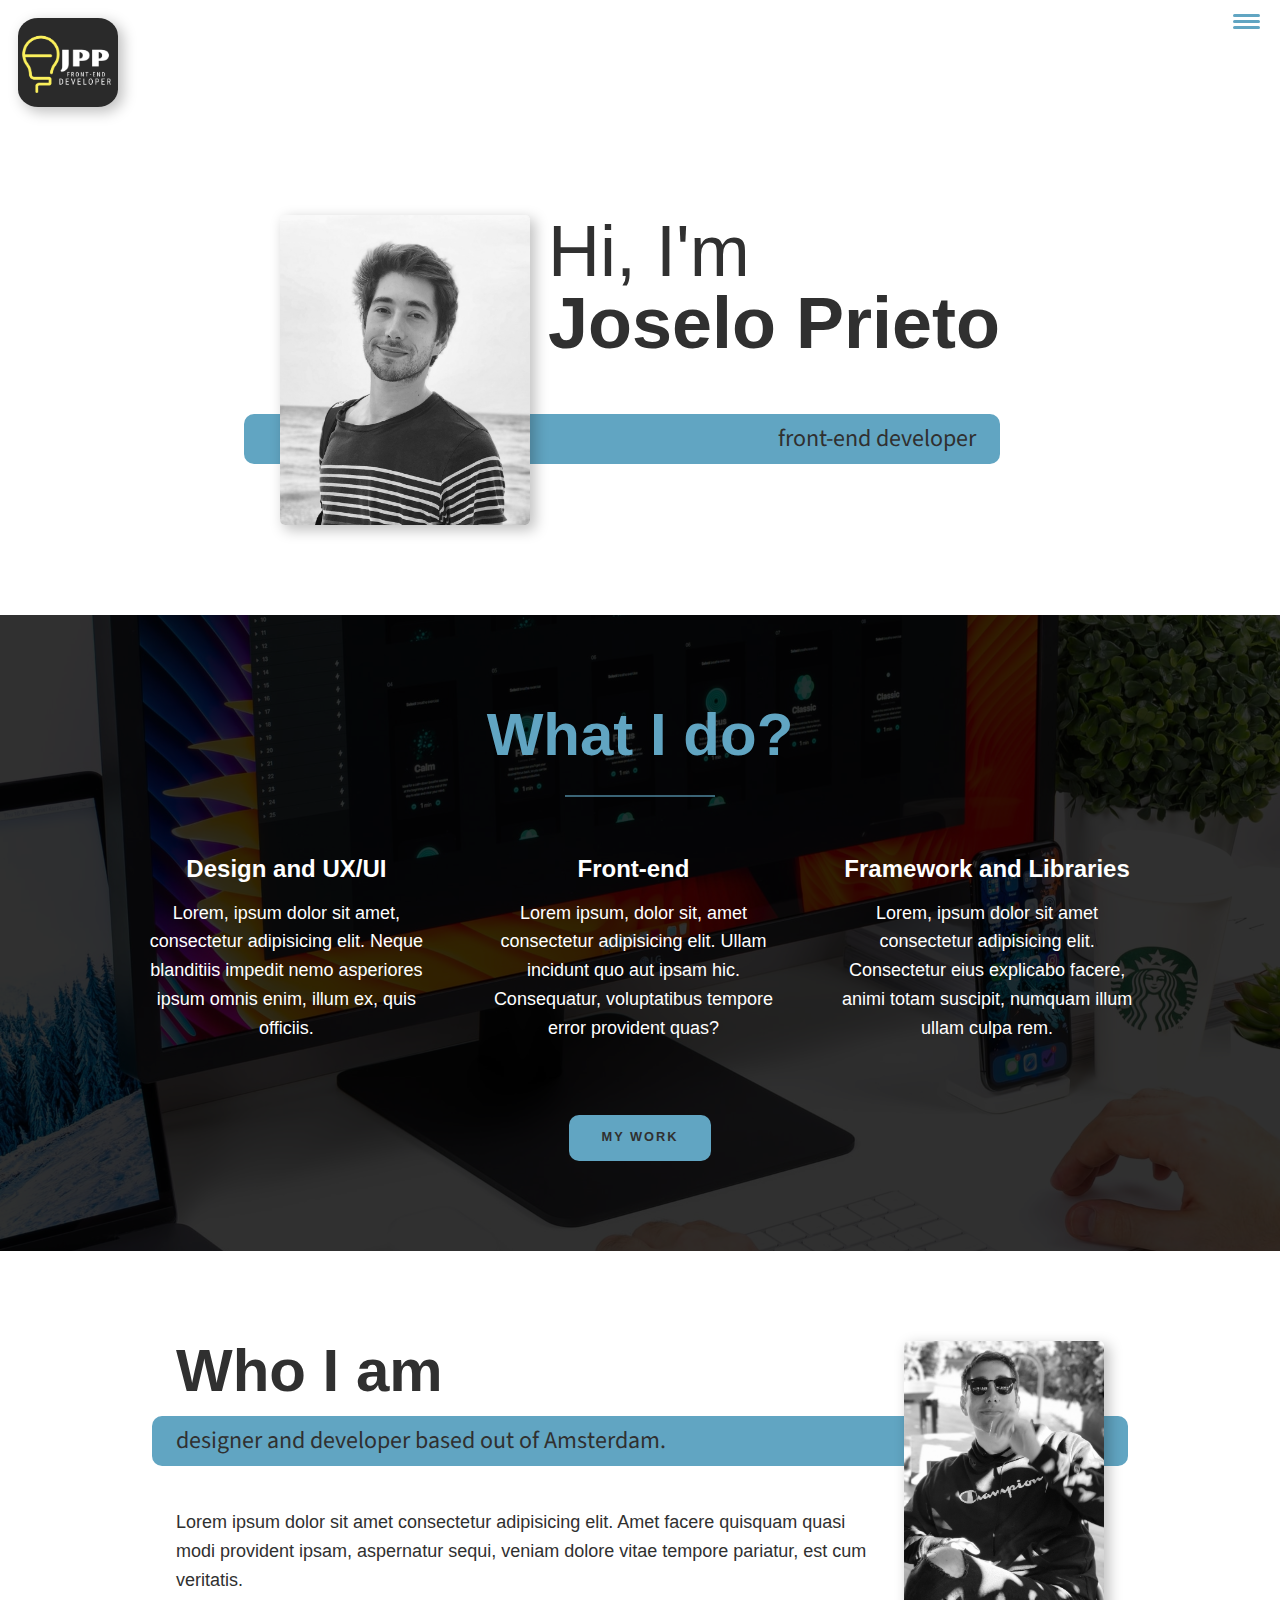
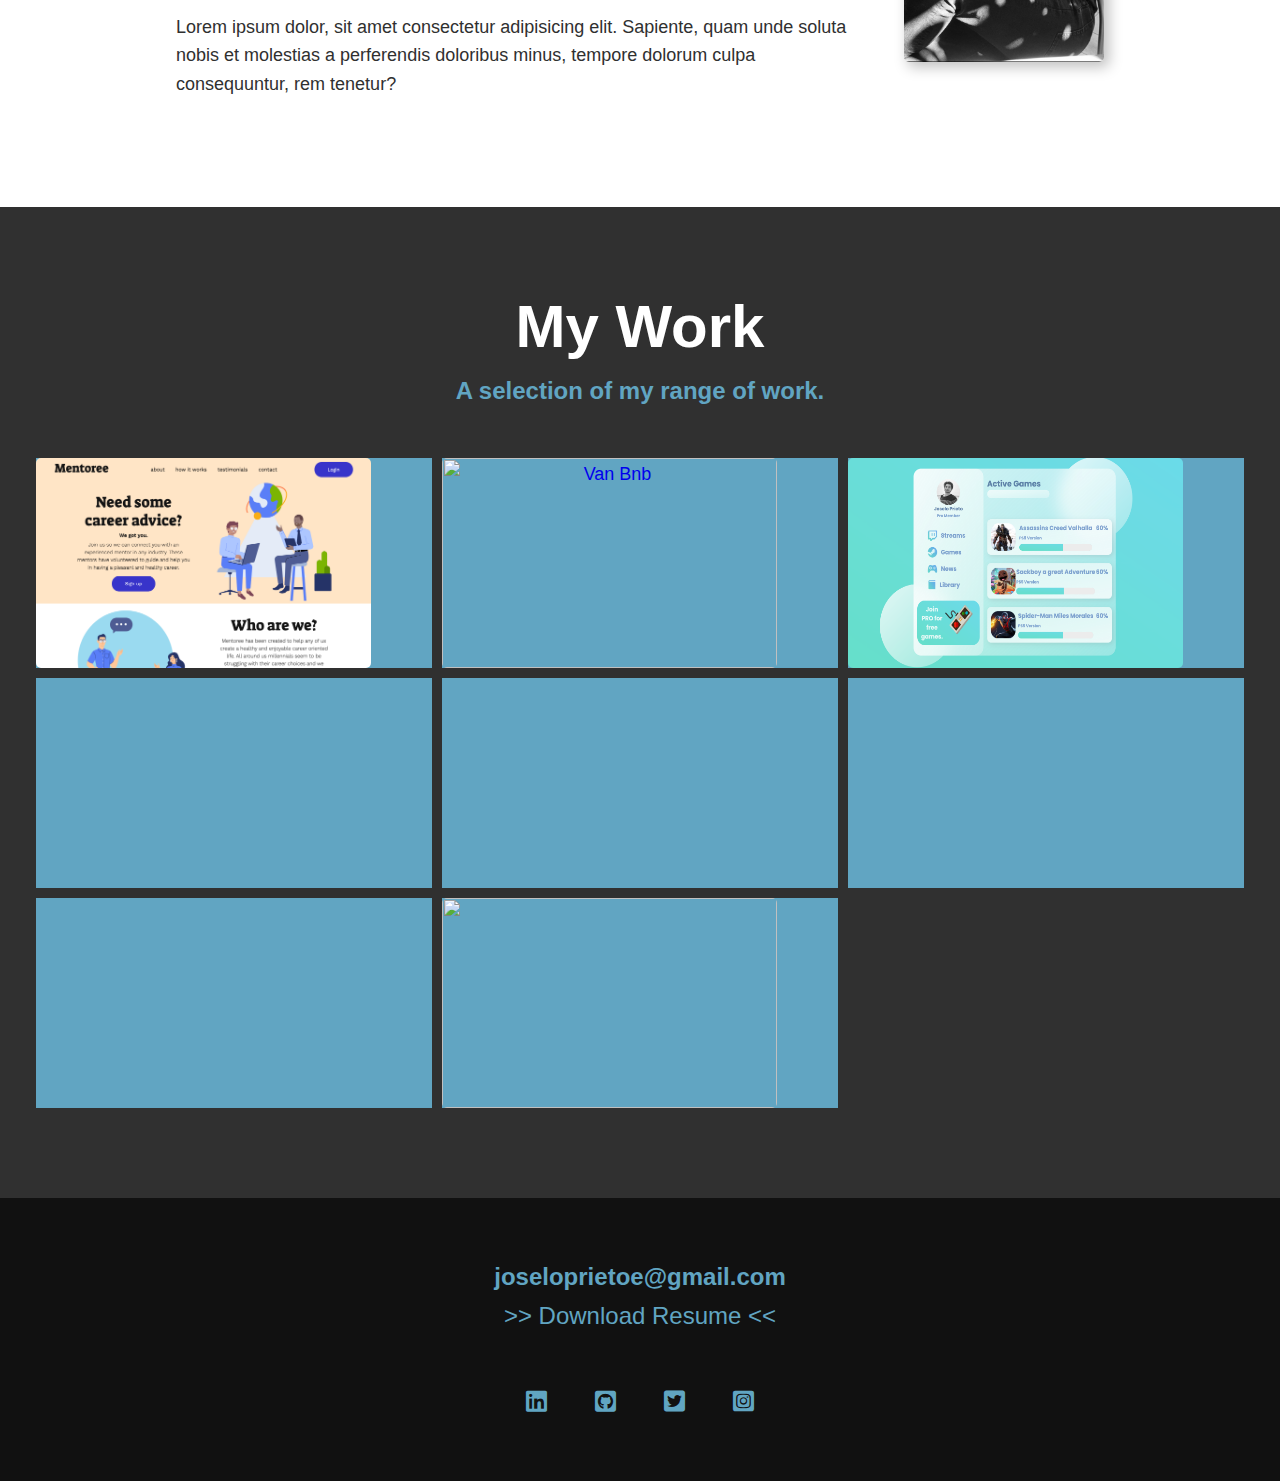
==== commit 78f86f49: "porjects added to portfolio" ====
--- a/index.html
+++ b/index.html
@@ -74,7 +74,7 @@
         <p>Lorem ipsum dolor sit amet consectetur adipisicing elit. Amet facere quisquam quasi modi provident ipsam, aspernatur sequi, veniam dolore vitae tempore pariatur, est cum veritatis.</p>
         <p>Lorem ipsum dolor, sit amet consectetur adipisicing elit. Sapiente, quam unde soluta nobis et molestias a perferendis doloribus minus, tempore dolorum culpa consequuntur, rem tenetur?</p>
       </div>
-      <img src="images/IMG_JP.jpg" alt="another picture of Joselo" class="about-me__img">
+      <img src="images/IMG_PROF1.jpg" alt="another picture of Joselo" class="about-me__img">
     </section>
 
     <!-- MY WORK -->
@@ -86,33 +86,44 @@
       <div class="portfolio">
         <!-- PORTFOLIO ITEM -->
         <a href="portfolio-item.html" class="portfolio--item">
-          <img src="images/portfolio_01.png" alt="" class="portfolio__img">
+          <img src="images/mentoree_project.png" alt="Mentoree" class="portfolio__img" width="335" height="210">
         </a>
 
         <!-- PORTFOLIO ITEM -->
         <a href="#" class="portfolio--item">
-          <img src="images/portfolio_01.png" alt="" class="portfolio__img">
+          <img src="images/VanBnB_project.png" alt="Van Bnb" class="portfolio__img" width="335" height="210">
         </a>
 
         <!-- PORTFOLIO ITEM -->
         <a href="#" class="portfolio--item">
-          <img src="images/portfolio_01.png" alt="" class="portfolio__img">
+          <img src="images/glass_effect_css_project.png" alt="Glass Effect Layout" class="portfolio__img" width="335" height="210">
         </a>
 
         <!-- PORTFOLIO ITEM -->
         <a href="#" class="portfolio--item">
-          <img src="images/portfolio_01.png" alt="" class="portfolio__img">
+          <video src="images/project_01.mov" class="portfolio__img" width="335" height="210">
         </a>
 
         <!-- PORTFOLIO ITEM -->
         <a href="#" class="portfolio--item">
-          <img src="images/portfolio_01.png" alt="" class="portfolio__img">
+          <video src="images/project_02.mov" class="portfolio__img" width="335" height="210">
         </a>
 
          <!-- PORTFOLIO ITEM -->
         <a href="#" class="portfolio--item">
-          <img src="images/portfolio_01.png" alt="" class="portfolio__img">
+          <video src="images/project_03.mov" class="portfolio__img" width="335" height="210">
         </a>
+
+        <!-- PORTFOLIO ITEM -->
+        <a href="#" class="portfolio--item">
+          <video src="images/project_04.mov" class="portfolio__img" width="335" height="210">
+        </a>
+
+        <!-- PORTFOLIO ITEM -->
+        <a href="#" class="portfolio--item">
+          <img src="images/portfolio_01.png" alt="" class="portfolio__img" width="335" height="210">
+        </a>
+
       </div>
     </section>
 
@@ -120,6 +131,7 @@
 
     <footer class="footer">
       <a href="mailto:joseloprietoe@gmail.com" class="footer-link">joseloprietoe@gmail.com</a>
+      <a href="CV_JP_3.pdf" class="footer-link-resume"> >> Download Resume << </a>
       <ul class="social-list">
         <li class="social-list__item">
           <a href="https://www.linkedin.com/in/joseprietoemh/" class="social-list__link">
--- a/css/style.css
+++ b/css/style.css
@@ -53,6 +53,7 @@
 img {
   display: block;
   max-width: 100%;
+  border-radius: 5px;
 }
 
 section {
@@ -61,6 +62,7 @@
 
 strong {
   font-weight: var(--fw-bold);
+
 }
 
 :focus {
@@ -142,8 +144,12 @@
   padding: 1em;
 }
 
-.logo {
+.logo img{
   max-width: 100px;
+  border-radius: 20%;
+  box-shadow: var(--bs);
+
+
 }
 
 .nav {
@@ -397,19 +403,23 @@
 
 .portfolio {
   display: grid;
-  grid-template-columns: repeat(auto-fill, minmax(400px, 1fr));
+  grid-template-columns: repeat(auto-fill, minmax(300px, 1fr));
   grid-gap: 10px;
 }
 
 .portfolio--item {
   background-color: var(--clr-accent);
   overflow: hidden;
+
 }
 
 
 .portfolio__img {
   transition: transform 750ms cubic-bezier(.5, 0, .5, 1), opacity 250ms linear;
-}
+  border-radius: 5px;
+
+}
+
 
 .portfolio--item:focus {
   position: relative;
@@ -453,6 +463,15 @@
   text-decoration: underline;
 }
 
+.footer-link-resume {
+  display: block;
+}
+
+.footer-link-resume:hover {
+  opacity: .7;
+  text-decoration: underline;
+}
+
 
 .social-list {
   list-style: none;
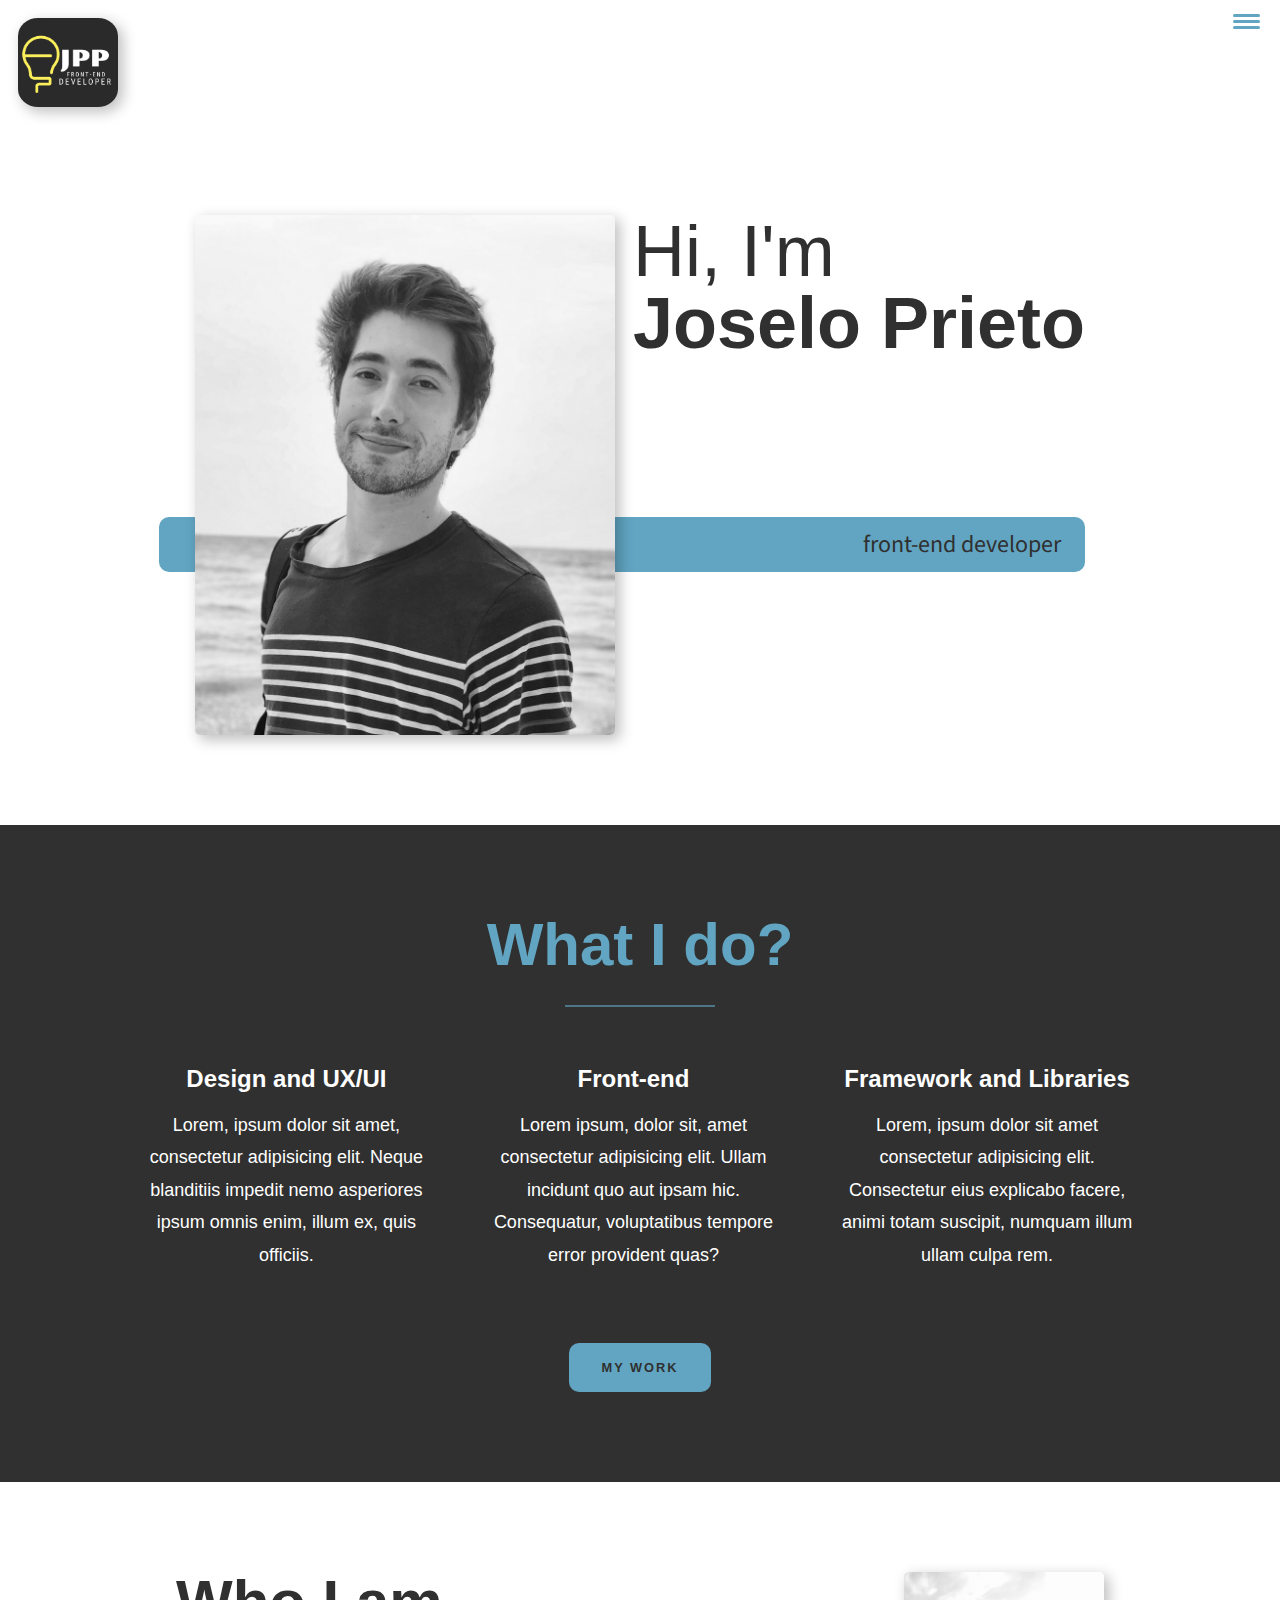
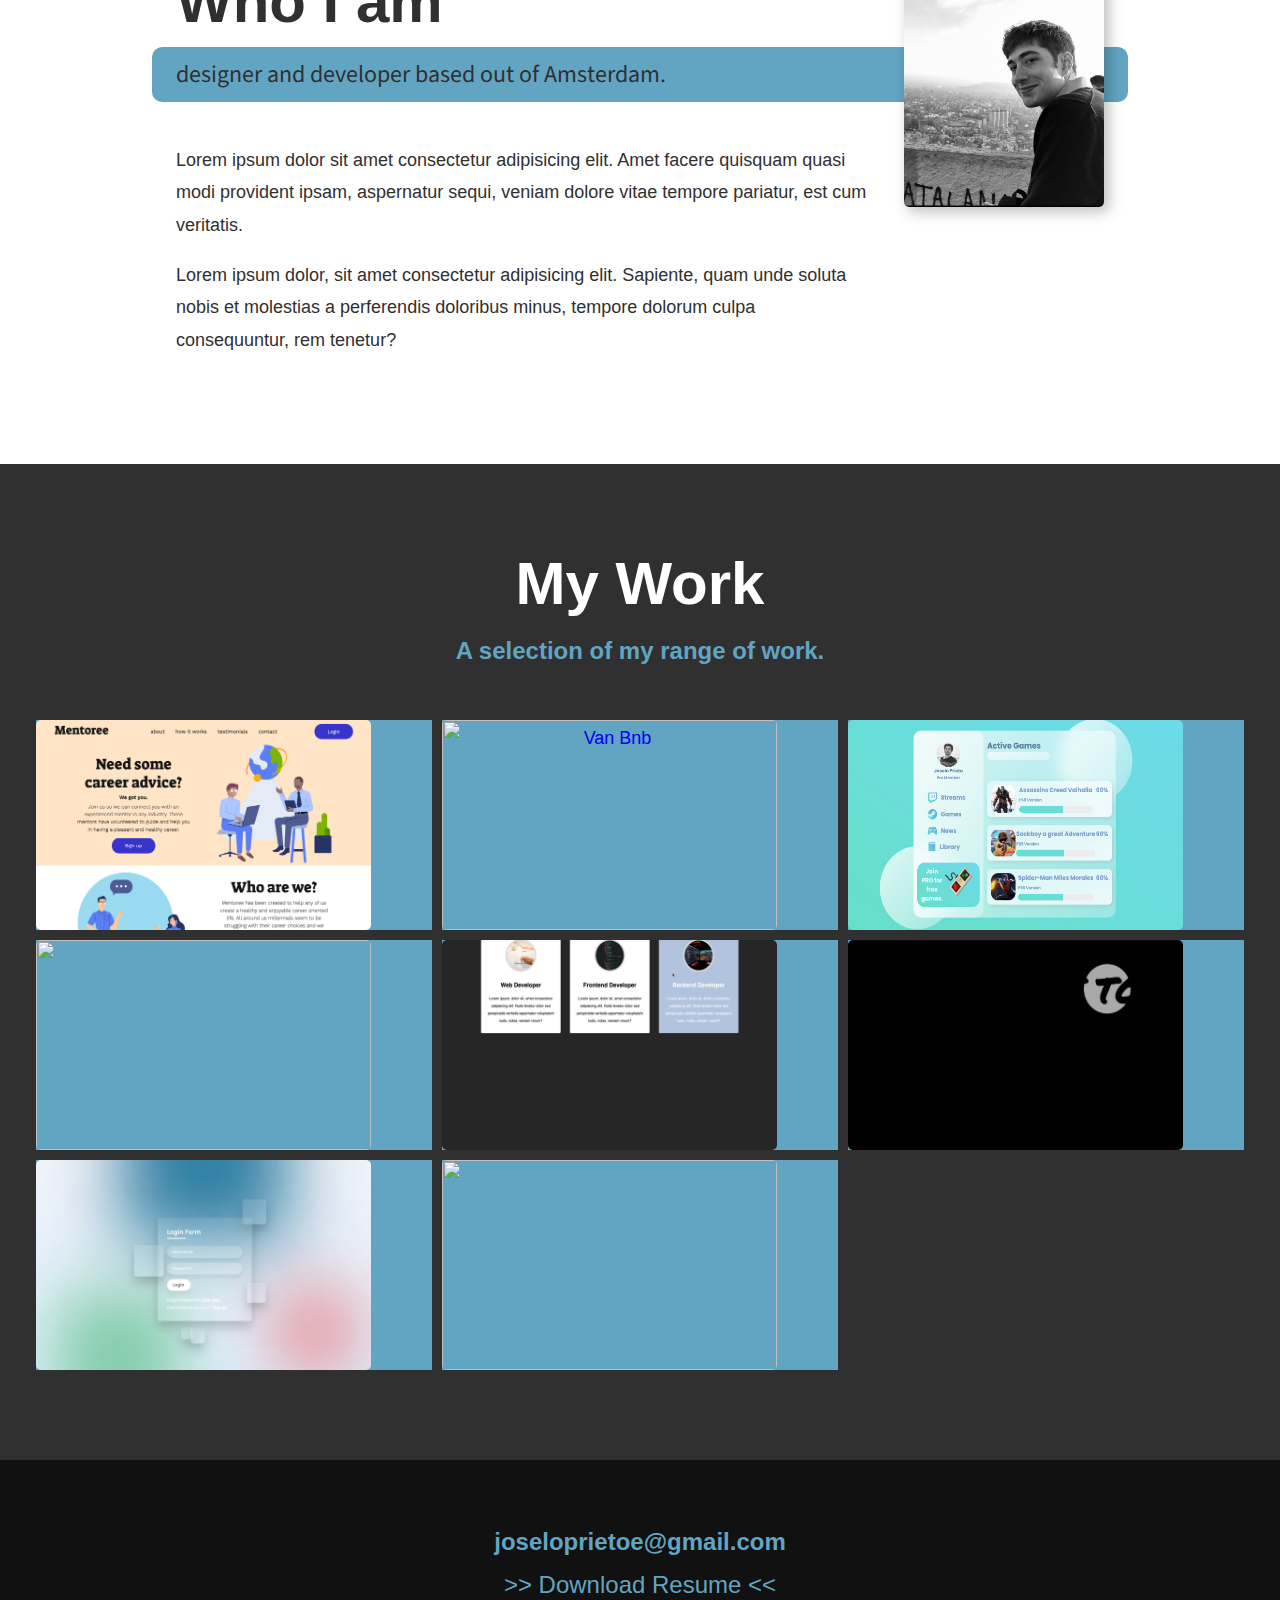
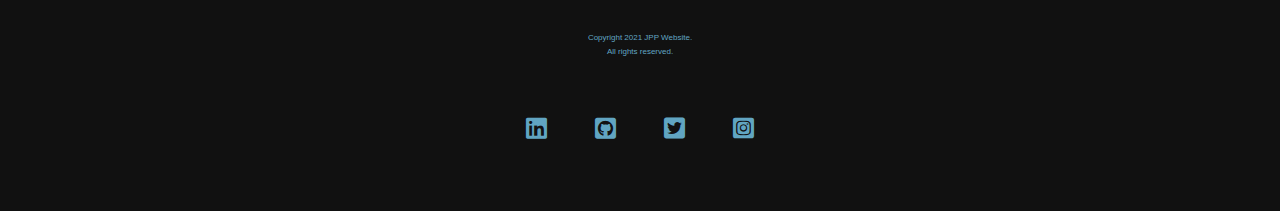
==== commit 4996989d: "last details before deploy" ====
--- a/index.html
+++ b/index.html
@@ -74,7 +74,7 @@
         <p>Lorem ipsum dolor sit amet consectetur adipisicing elit. Amet facere quisquam quasi modi provident ipsam, aspernatur sequi, veniam dolore vitae tempore pariatur, est cum veritatis.</p>
         <p>Lorem ipsum dolor, sit amet consectetur adipisicing elit. Sapiente, quam unde soluta nobis et molestias a perferendis doloribus minus, tempore dolorum culpa consequuntur, rem tenetur?</p>
       </div>
-      <img src="images/IMG_PROF1.jpg" alt="another picture of Joselo" class="about-me__img">
+      <img src="images/IMG_7524.jpg" alt="another picture of Joselo" class="about-me__img">
     </section>
 
     <!-- MY WORK -->
@@ -85,43 +85,43 @@
 
       <div class="portfolio">
         <!-- PORTFOLIO ITEM -->
-        <a href="portfolio-item.html" class="portfolio--item">
+        <a href="portfolio-item-1.html" class="portfolio--item">
           <img src="images/mentoree_project.png" alt="Mentoree" class="portfolio__img" width="335" height="210">
         </a>
 
         <!-- PORTFOLIO ITEM -->
-        <a href="#" class="portfolio--item">
+        <a href="portfolio-item-2.html" class="portfolio--item">
           <img src="images/VanBnB_project.png" alt="Van Bnb" class="portfolio__img" width="335" height="210">
         </a>
 
         <!-- PORTFOLIO ITEM -->
-        <a href="#" class="portfolio--item">
+        <a href="portfolio-item-3.html" class="portfolio--item">
           <img src="images/glass_effect_css_project.png" alt="Glass Effect Layout" class="portfolio__img" width="335" height="210">
         </a>
 
         <!-- PORTFOLIO ITEM -->
-        <a href="#" class="portfolio--item">
-          <video src="images/project_01.mov" class="portfolio__img" width="335" height="210">
+        <a href="portfolio-item-4.html" class="portfolio--item">
+          <img src="images/project_01_img.png" class="portfolio__img" width="335" height="210">
         </a>
 
         <!-- PORTFOLIO ITEM -->
-        <a href="#" class="portfolio--item">
-          <video src="images/project_02.mov" class="portfolio__img" width="335" height="210">
+        <a href="portfolio-item-5.html" class="portfolio--item">
+          <img src="images/project_02_img.png" class="portfolio__img" width="335" height="210">
         </a>
 
          <!-- PORTFOLIO ITEM -->
-        <a href="#" class="portfolio--item">
-          <video src="images/project_03.mov" class="portfolio__img" width="335" height="210">
+        <a href="portfolio-item-6.html" class="portfolio--item">
+          <img src="images/project_03_img.png" class="portfolio__img" width="335" height="210">
         </a>
 
         <!-- PORTFOLIO ITEM -->
-        <a href="#" class="portfolio--item">
-          <video src="images/project_04.mov" class="portfolio__img" width="335" height="210">
+        <a href="portfolio-item-7.html" class="portfolio--item">
+          <img src="images/project_04_img.png" class="portfolio__img" width="335" height="210">
         </a>
 
         <!-- PORTFOLIO ITEM -->
-        <a href="#" class="portfolio--item">
-          <img src="images/portfolio_01.png" alt="" class="portfolio__img" width="335" height="210">
+        <a href="portfolio-item-8.html" class="portfolio--item">
+          <img src="images/Landingpage.png" alt="" class="portfolio__img" width="335" height="210">
         </a>
 
       </div>
@@ -132,6 +132,7 @@
     <footer class="footer">
       <a href="mailto:joseloprietoe@gmail.com" class="footer-link">joseloprietoe@gmail.com</a>
       <a href="CV_JP_3.pdf" class="footer-link-resume"> >> Download Resume << </a>
+      <p><small>Copyright 2021 JPP Website. <br>All rights reserved.</small></p>
       <ul class="social-list">
         <li class="social-list__item">
           <a href="https://www.linkedin.com/in/joseprietoemh/" class="social-list__link">
--- a/css/style.css
+++ b/css/style.css
@@ -47,7 +47,7 @@
   font-size: var(--fs-body);
   font-family: var(--ff-secundary);
   margin: 0;
-  line-height: 1.6;
+  line-height: 1.8;
 }
 
 img {
@@ -56,8 +56,20 @@
   border-radius: 5px;
 }
 
+video {
+  display: block;
+  max-width: 100%;
+  border-radius: 5px;
+  margin: 0 auto;
+}
+
+
 section {
   padding: 5em 2em;
+}
+
+small {
+  font-size: 8px;
 }
 
 strong {
@@ -283,7 +295,7 @@
   }
   .intro__img {
     grid-area: img;
-    min-width: 250px;
+    min-width: 420px;
     position: relative;
     z-index: 2;
 
@@ -496,7 +508,7 @@
   margin: 0 auto;
 }
 
-.portfolio-item-individual p {
+.portfolio-item-individual p video {
   max-width: 600px;
   margin-left: auto;
   margin-right: auto;
@@ -506,4 +518,3 @@
 
 
 
-
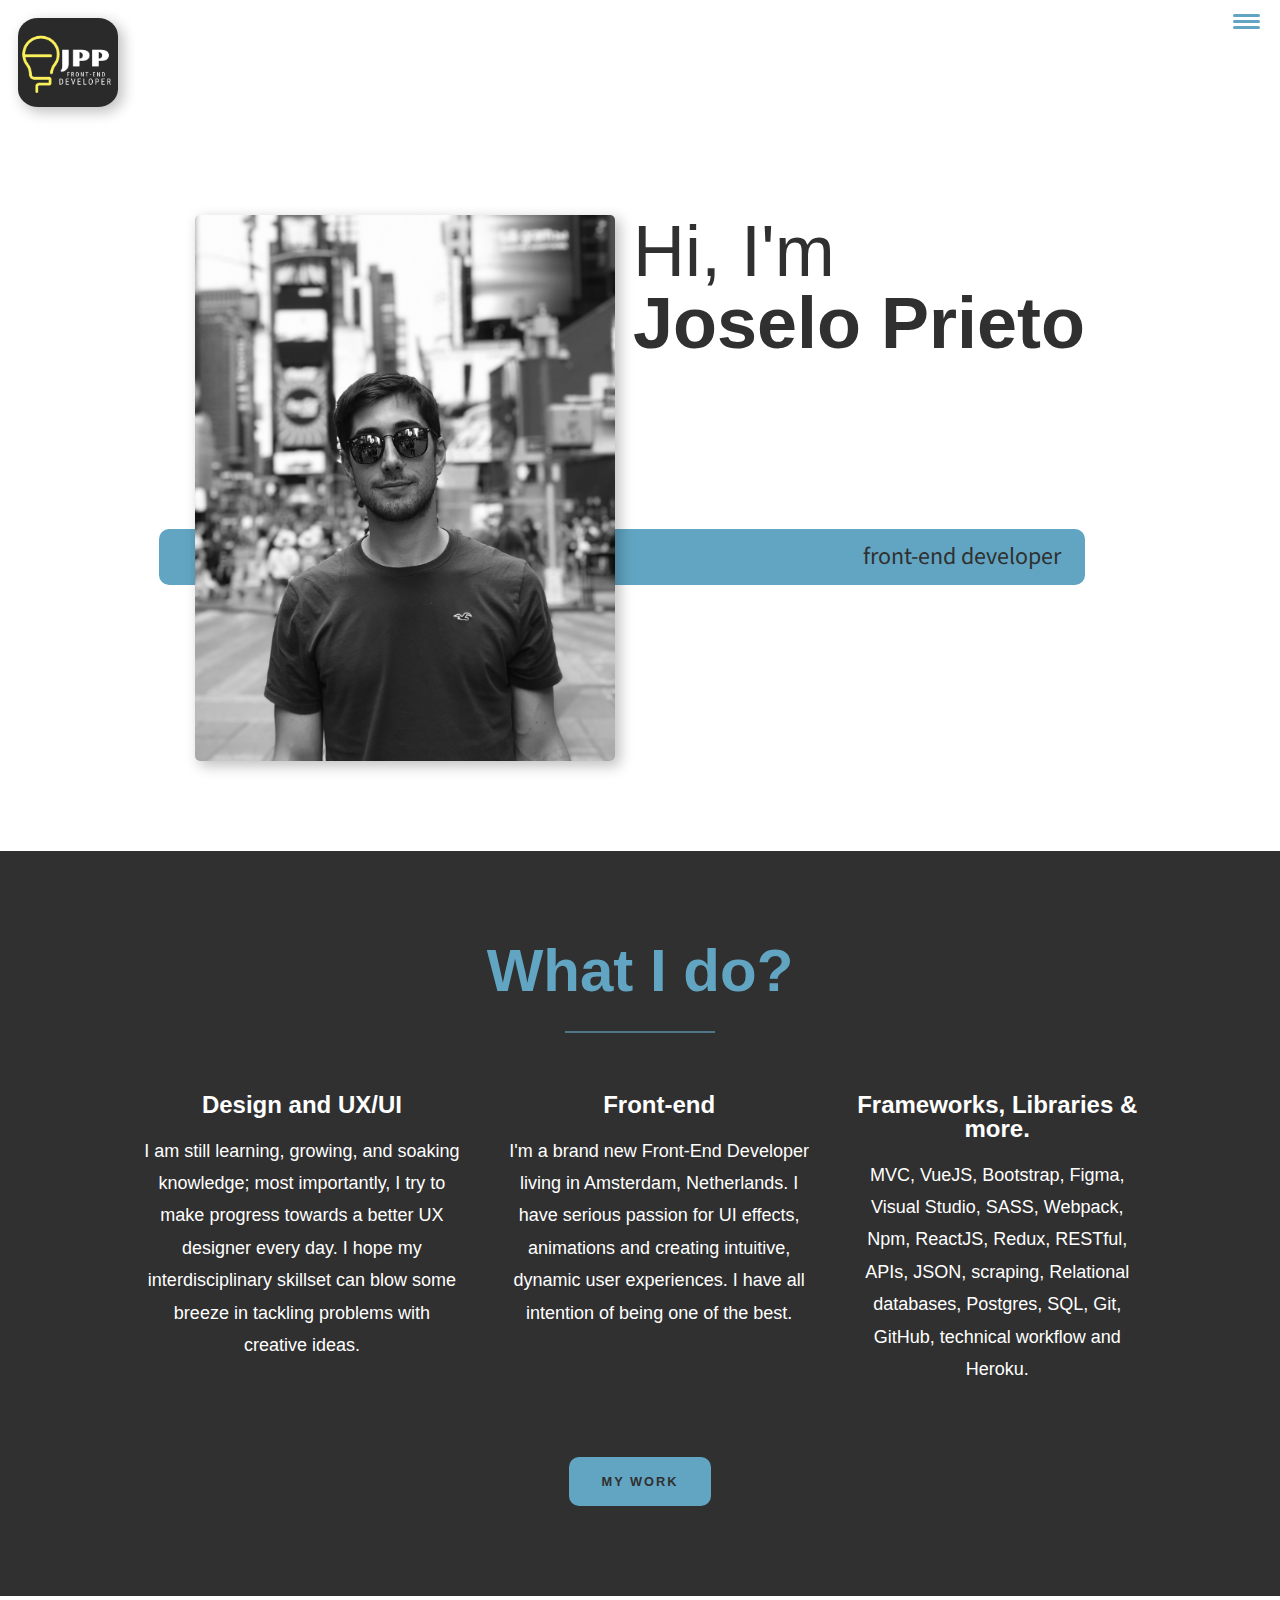
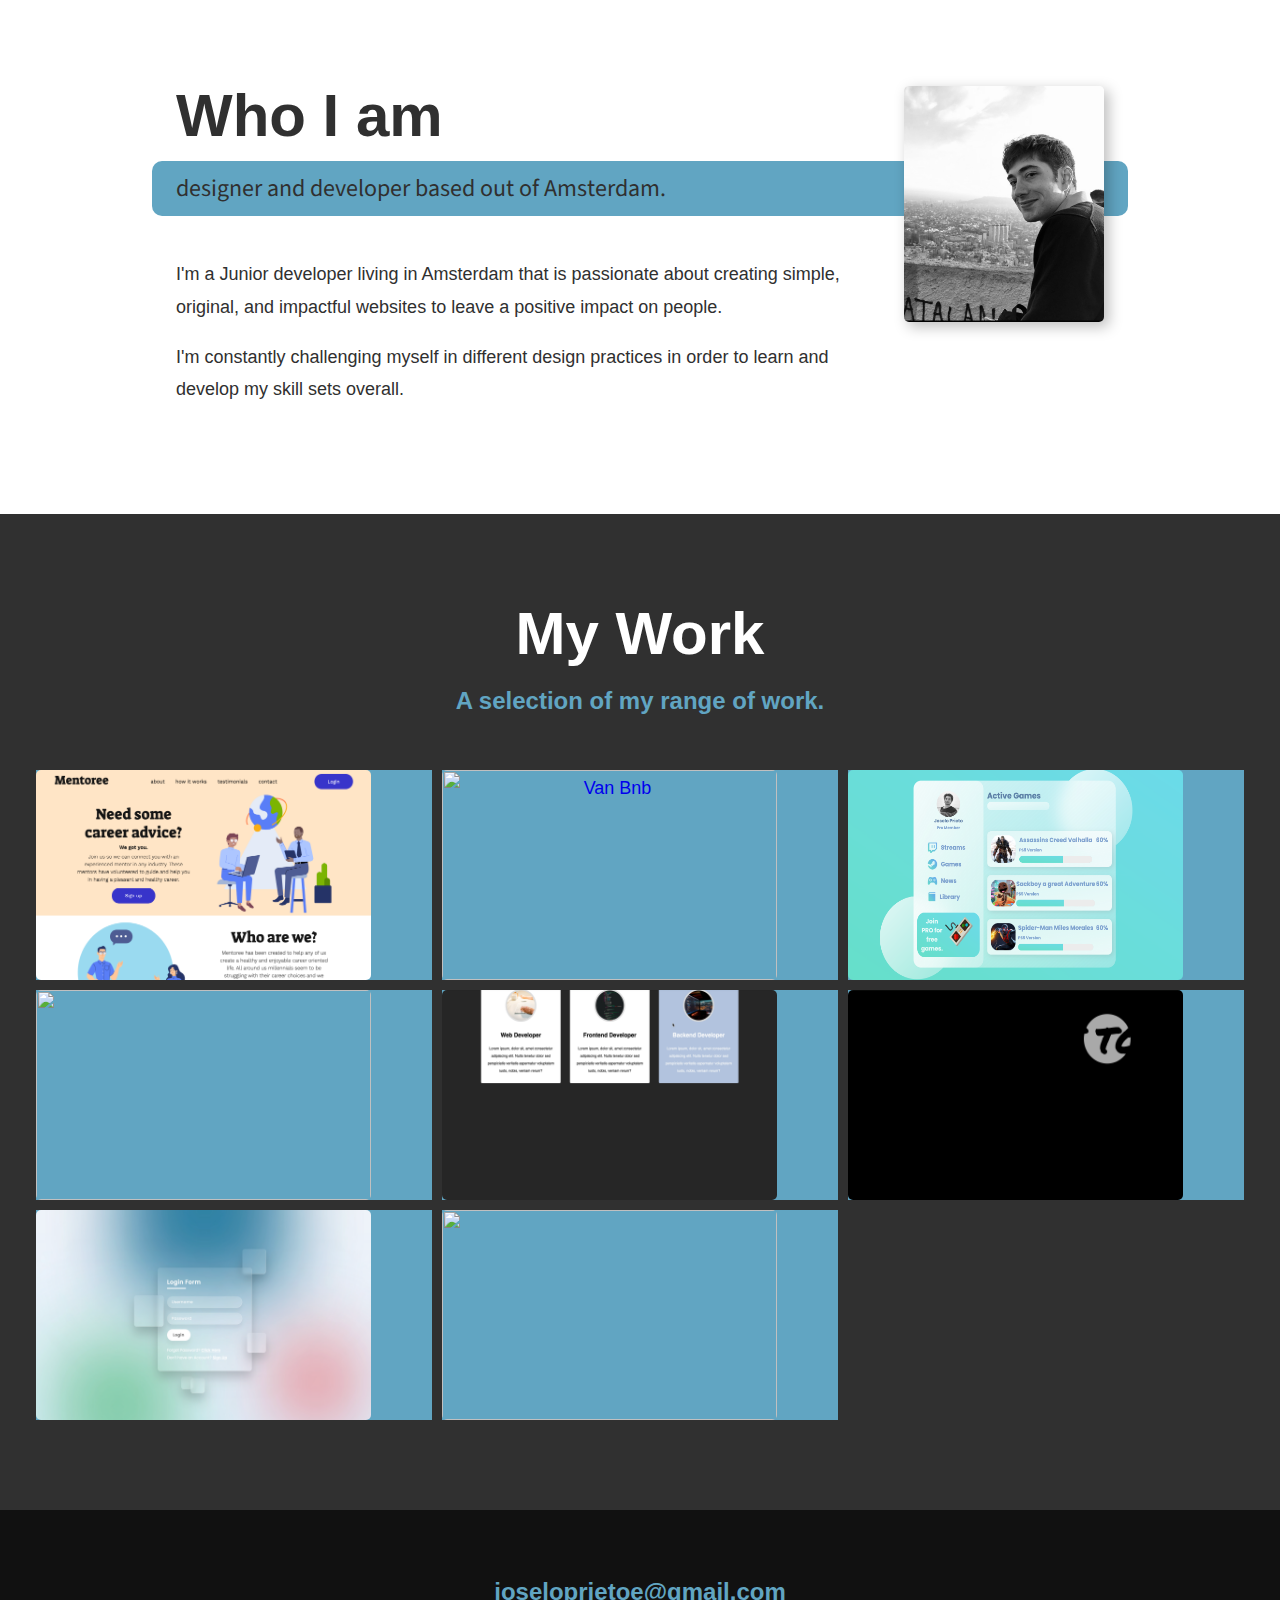
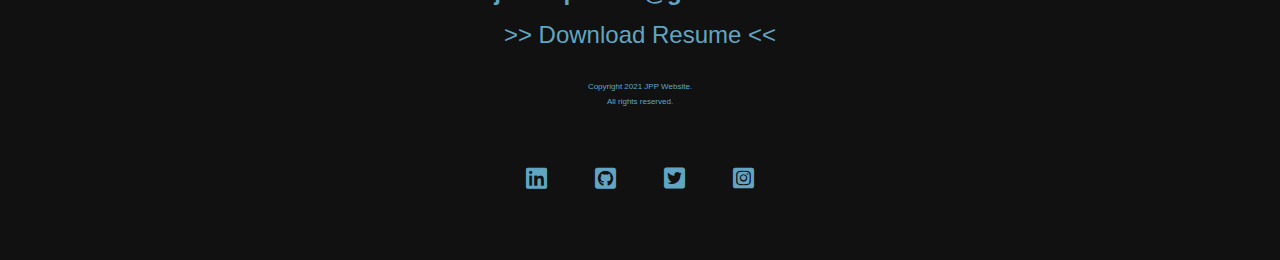
==== commit fc11ac49: "portfolio finished" ====
--- a/index.html
+++ b/index.html
@@ -39,7 +39,7 @@
         Hi, I'm <strong>Joselo Prieto</strong>
       </h1>
       <p class="section__subtitle section__subtitle--intro">front-end developer</p>
-      <img src="images/IMG_JP.jpg" alt="a picture of Joselo" class="intro__img">
+      <img src="images/IMG_PROF2.jpg" alt="a picture of Joselo" class="intro__img">
     </section>
 
     <!-- MY SERVICES -->
@@ -49,17 +49,17 @@
       <div class="services">
         <div class="service">
           <h3>Design and UX/UI</h3>
-          <p>Lorem, ipsum dolor sit amet, consectetur adipisicing elit. Neque blanditiis impedit nemo asperiores ipsum omnis enim, illum ex, quis officiis.</p>
+          <p>I am still learning, growing, and soaking knowledge; most importantly, I try to make progress towards a better UX designer every day. I hope my interdisciplinary skillset can blow some breeze in tackling problems with creative ideas. </p>
         </div>
 
         <div class="service">
           <h3>Front-end</h3>
-          <p>Lorem ipsum, dolor sit, amet consectetur adipisicing elit. Ullam incidunt quo aut ipsam hic. Consequatur, voluptatibus tempore error provident quas?</p>
+          <p>I'm a brand new Front-End Developer living in Amsterdam, Netherlands. I have serious passion for UI effects, animations and creating intuitive, dynamic user experiences. I have all intention of being one of the best.</p>
         </div>
 
         <div class="service">
-          <h3>Framework and Libraries</h3>
-          <p>Lorem, ipsum dolor sit amet consectetur adipisicing elit. Consectetur eius explicabo facere, animi totam suscipit, numquam illum ullam culpa rem.</p>
+          <h3>Frameworks, Libraries & more. </h3>
+          <p>MVC, VueJS, Bootstrap, Figma, Visual Studio, SASS, Webpack, Npm, ReactJS, Redux, RESTful, APIs, JSON, scraping, Relational databases, Postgres, SQL, Git, GitHub, technical workflow and Heroku.</p>
         </div>
       </div>
       <a href="#work" class="btn">My Work</a>
@@ -71,8 +71,8 @@
       <h2 class="section__title section__title--about">Who I am</h2>
       <p class="section__subtitle section__subtitle--about">designer and developer based out of Amsterdam.</p>
       <div class="about-me__body">
-        <p>Lorem ipsum dolor sit amet consectetur adipisicing elit. Amet facere quisquam quasi modi provident ipsam, aspernatur sequi, veniam dolore vitae tempore pariatur, est cum veritatis.</p>
-        <p>Lorem ipsum dolor, sit amet consectetur adipisicing elit. Sapiente, quam unde soluta nobis et molestias a perferendis doloribus minus, tempore dolorum culpa consequuntur, rem tenetur?</p>
+        <p>I'm a Junior developer living in Amsterdam that is passionate about creating simple, original, and impactful websites to leave a positive impact on people.</p>
+        <p>I'm constantly challenging myself in different design practices in order to learn and develop my skill sets overall.</p>
       </div>
       <img src="images/IMG_7524.jpg" alt="another picture of Joselo" class="about-me__img">
     </section>
